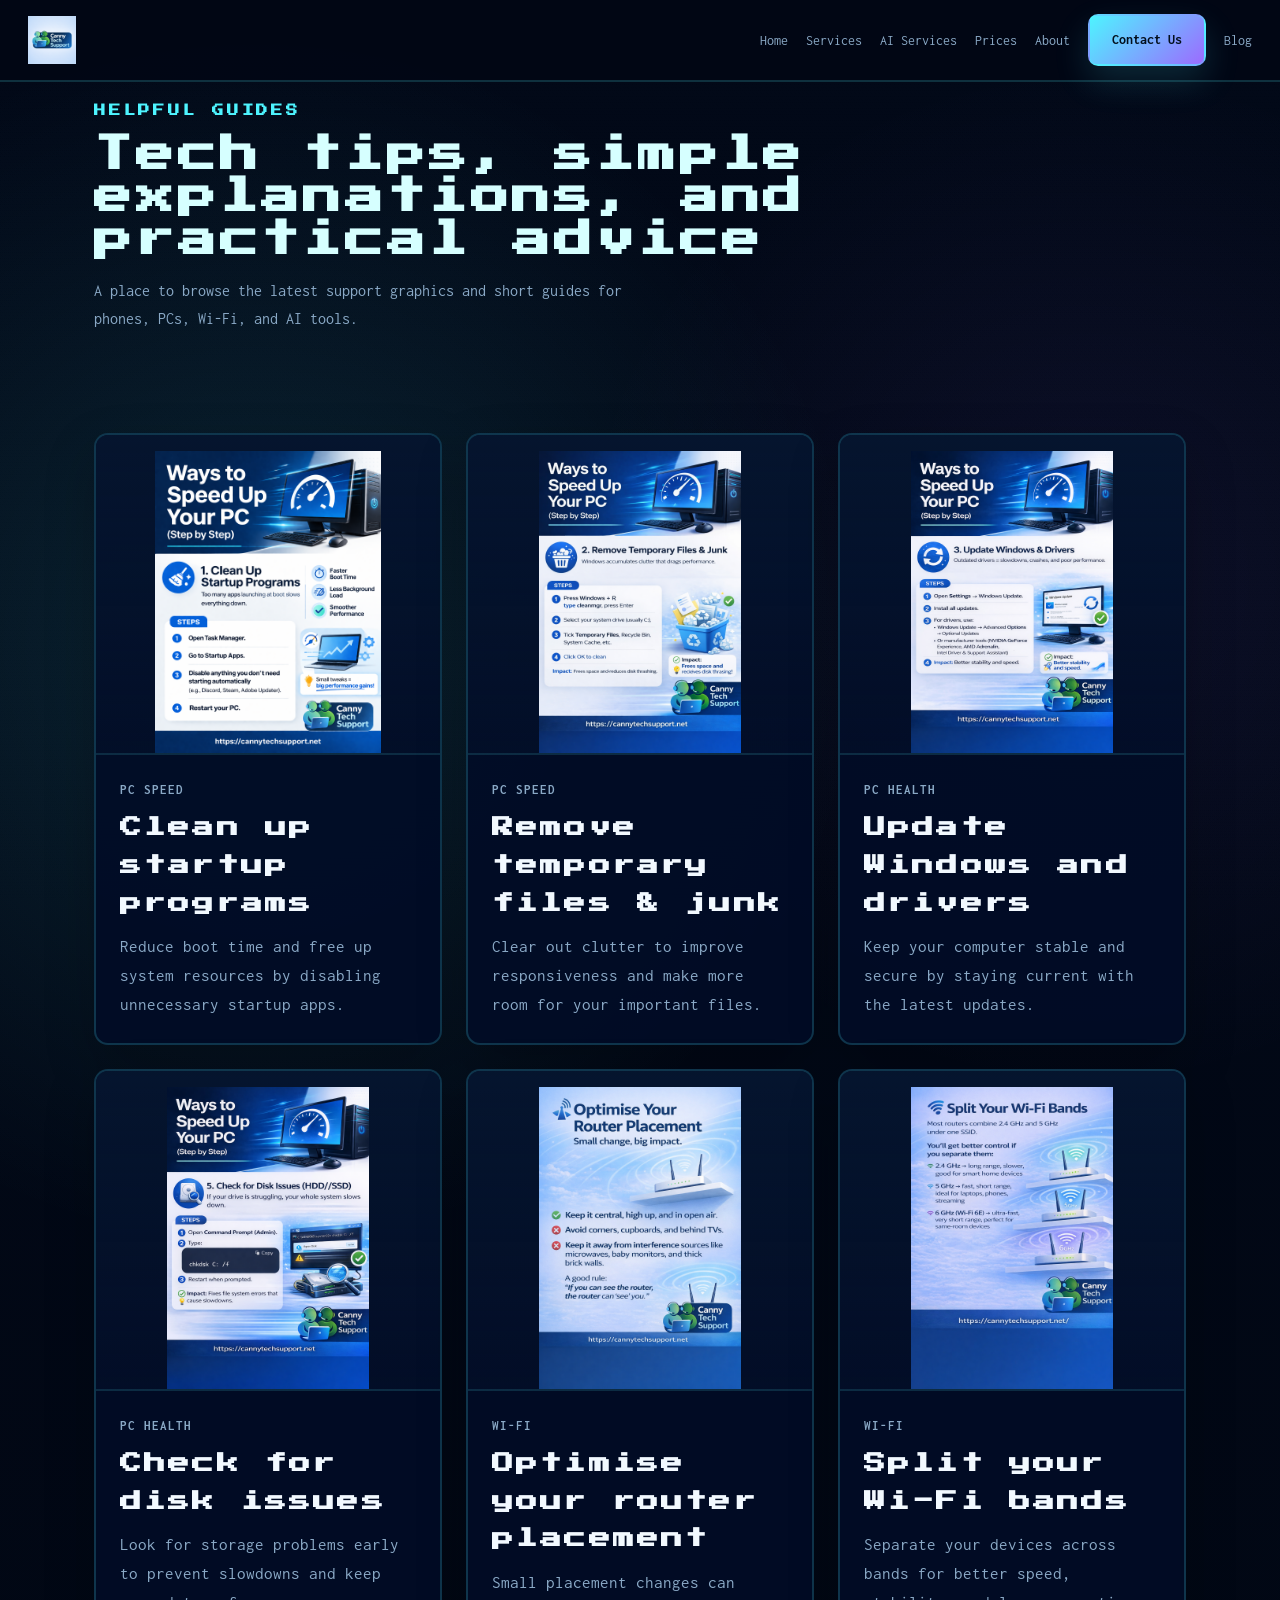
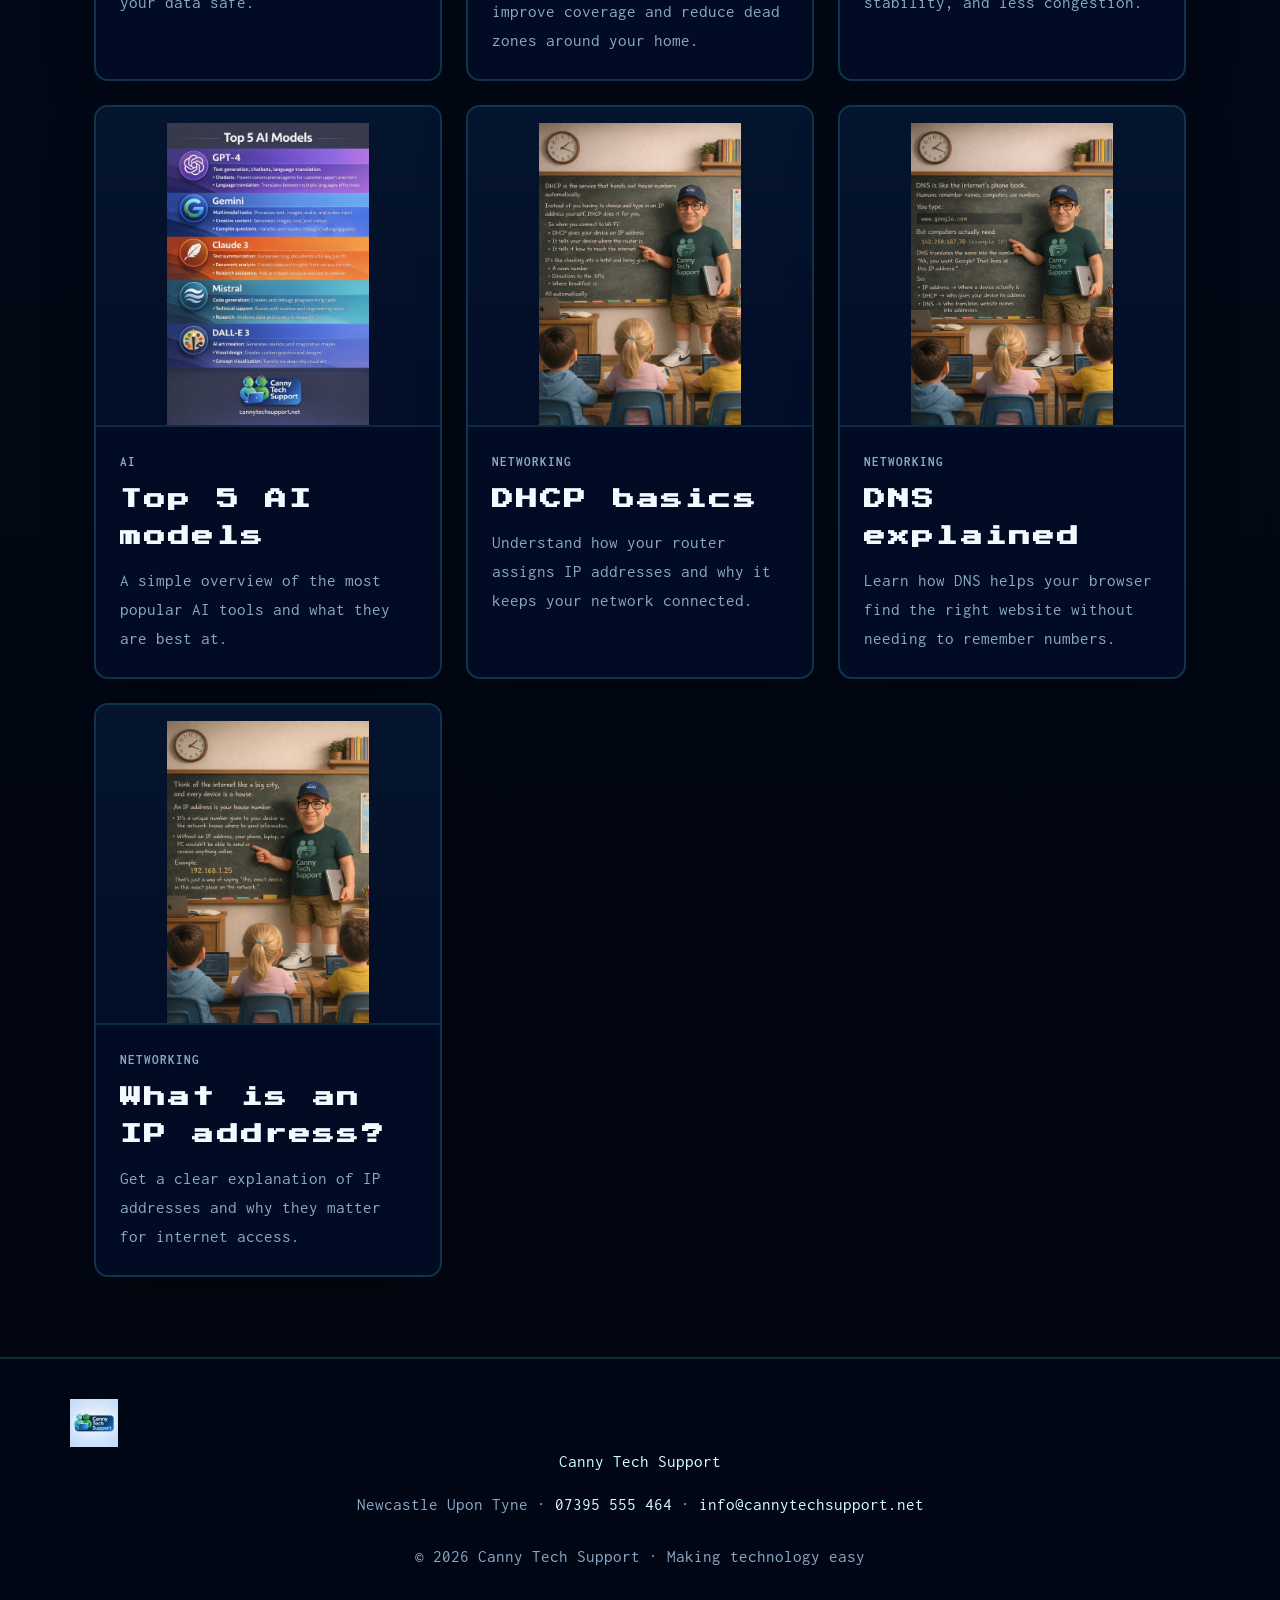
==== blog.html @ 5ea212a1 "Initial commit" ====
<!DOCTYPE html>
<html lang="en">
<head>
  <meta charset="UTF-8">
  <meta name="viewport" content="width=device-width, initial-scale=1.0">
  <title>Canny Tech Support Blog</title>
  <link rel="preconnect" href="https://fonts.googleapis.com">
  <link rel="preconnect" href="https://fonts.gstatic.com" crossorigin>
  <link href="https://fonts.googleapis.com/css2?family=Press+Start+2P&family=Inter:wght@400;500;600;700&family=Inconsolata:wght@400;500;600&family=Rajdhani:wght@500;700&family=Syne:wght@400;600;700;800&family=DM+Sans:ital,opsz,wght@0,9..40,300;0,9..40,400;0,9..40,500;1,9..40,300&display=swap" rel="stylesheet">
  <link rel="stylesheet" href="css/main.css">
  <script async src="https://www.googletagmanager.com/gtag/js?id=G-QMP705S3WR"></script>
  <script>
    window.dataLayer = window.dataLayer || [];
    function gtag(){dataLayer.push(arguments);}
    gtag('js', new Date());
    gtag('config', 'G-QMP705S3WR');
  </script>
</head>
<body class="blog-page">

<nav id="navbar">
  <a href="index.html#home" class="nav-logo">
    <img src="img/CTS_Logo.png" alt="Canny Tech Support logo" class="site-logo">
  </a>
  <ul class="nav-links">
    <li><a href="index.html#home">Home</a></li>
    <li><a href="index.html#services">Services</a></li>
    <li><a href="index.html#ai-services">AI Services</a></li>
    <li><a href="quote_calculator.html">Prices</a></li>
    <li><a href="index.html#about">About</a></li>
    <li><a href="index.html#contact" class="nav-cta">Contact Us</a></li>
    <li><a href="blog.html">Blog</a></li>
  </ul>
  <button class="hamburger" id="hamburger" aria-label="Open menu">
    <span></span><span></span><span></span>
  </button>
</nav>

<div class="mobile-drawer" id="mobile-drawer">
  <a href="index.html#home">Home</a>
  <a href="index.html#services">Services</a>
  <a href="index.html#ai-services">AI Services</a>
  <a href="quote_calculator.html">Prices</a>
  <a href="index.html#about">About</a>
  <a href="index.html#contact" class="nav-cta">Contact Us</a>
  <a href="blog.html">Blog</a>
</div>

<main class="blog-main">
  <section class="container blog-hero">
    <div class="section-label">Helpful Guides</div>
    <h1 class="section-title">Tech tips, simple explanations, and practical advice</h1>
    <p class="section-desc">A place to browse the latest support graphics and short guides for phones, PCs, Wi-Fi, and AI tools.</p>
  </section>

  <section class="container blog-grid">
    <article class="blog-card">
      <a href="img/blog_IMG/Clean up StartUp Programs.png" target="_blank" rel="noopener noreferrer" class="blog-image-link">
        <img src="img/blog_IMG/Clean up StartUp Programs.png" alt="Clean up startup programs on a PC">
      </a>
      <div class="blog-card-body">
        <p class="blog-kicker">PC Speed</p>
        <h2>Clean up startup programs</h2>
        <p>Reduce boot time and free up system resources by disabling unnecessary startup apps.</p>
      </div>
    </article>

    <article class="blog-card">
      <a href="img/blog_IMG/Remove Temporary Files & Junk.png" target="_blank" rel="noopener noreferrer" class="blog-image-link">
        <img src="img/blog_IMG/Remove Temporary Files & Junk.png" alt="Remove temporary files and junk to improve PC performance">
      </a>
      <div class="blog-card-body">
        <p class="blog-kicker">PC Speed</p>
        <h2>Remove temporary files & junk</h2>
        <p>Clear out clutter to improve responsiveness and make more room for your important files.</p>
      </div>
    </article>

    <article class="blog-card">
      <a href="img/blog_IMG/Update Windows and Drivers.png" target="_blank" rel="noopener noreferrer" class="blog-image-link">
        <img src="img/blog_IMG/Update Windows and Drivers.png" alt="Update Windows and drivers">
      </a>
      <div class="blog-card-body">
        <p class="blog-kicker">PC Health</p>
        <h2>Update Windows and drivers</h2>
        <p>Keep your computer stable and secure by staying current with the latest updates.</p>
      </div>
    </article>

    <article class="blog-card">
      <a href="img/blog_IMG/Check For Disk Issues.png" target="_blank" rel="noopener noreferrer" class="blog-image-link">
        <img src="img/blog_IMG/Check For Disk Issues.png" alt="Check for disk issues on your computer">
      </a>
      <div class="blog-card-body">
        <p class="blog-kicker">PC Health</p>
        <h2>Check for disk issues</h2>
        <p>Look for storage problems early to prevent slowdowns and keep your data safe.</p>
      </div>
    </article>

    <article class="blog-card">
      <a href="img/blog_IMG/Optimise Your Router.png" target="_blank" rel="noopener noreferrer" class="blog-image-link">
        <img src="img/blog_IMG/Optimise Your Router.png" alt="Optimise your router placement">
      </a>
      <div class="blog-card-body">
        <p class="blog-kicker">Wi-Fi</p>
        <h2>Optimise your router placement</h2>
        <p>Small placement changes can improve coverage and reduce dead zones around your home.</p>
      </div>
    </article>

    <article class="blog-card">
      <a href="img/blog_IMG/Split Your Wi-Fi Bands.png" target="_blank" rel="noopener noreferrer" class="blog-image-link">
        <img src="img/blog_IMG/Split Your Wi-Fi Bands.png" alt="Split your Wi-Fi bands for better performance">
      </a>
      <div class="blog-card-body">
        <p class="blog-kicker">Wi-Fi</p>
        <h2>Split your Wi-Fi bands</h2>
        <p>Separate your devices across bands for better speed, stability, and less congestion.</p>
      </div>
    </article>

    <article class="blog-card">
      <a href="img/blog_IMG/Top 5 AI Models.PNG" target="_blank" rel="noopener noreferrer" class="blog-image-link">
        <img src="img/blog_IMG/Top 5 AI Models.PNG" alt="Top 5 AI models infographic">
      </a>
      <div class="blog-card-body">
        <p class="blog-kicker">AI</p>
        <h2>Top 5 AI models</h2>
        <p>A simple overview of the most popular AI tools and what they are best at.</p>
      </div>
    </article>

    <article class="blog-card">
      <a href="img/blog_IMG/DHCP.png" target="_blank" rel="noopener noreferrer" class="blog-image-link">
        <img src="img/blog_IMG/DHCP.png" alt="Understand DHCP">
      </a>
      <div class="blog-card-body">
        <p class="blog-kicker">Networking</p>
        <h2>DHCP basics</h2>
        <p>Understand how your router assigns IP addresses and why it keeps your network connected.</p>
      </div>
    </article>

    <article class="blog-card">
      <a href="img/blog_IMG/DNS.png" target="_blank" rel="noopener noreferrer" class="blog-image-link">
        <img src="img/blog_IMG/DNS.png" alt="Understand DNS">
      </a>
      <div class="blog-card-body">
        <p class="blog-kicker">Networking</p>
        <h2>DNS explained</h2>
        <p>Learn how DNS helps your browser find the right website without needing to remember numbers.</p>
      </div>
    </article>

    <article class="blog-card">
      <a href="img/blog_IMG/IP Address.png" target="_blank" rel="noopener noreferrer" class="blog-image-link">
        <img src="img/blog_IMG/IP Address.png" alt="What is an IP address">
      </a>
      <div class="blog-card-body">
        <p class="blog-kicker">Networking</p>
        <h2>What is an IP address?</h2>
        <p>Get a clear explanation of IP addresses and why they matter for internet access.</p>
      </div>
    </article>
  </section>
</main>

<footer>
  <div class="footer-inner">
    <a href="index.html#home" class="footer-logo">
      <img src="img/CTS_Logo.png" alt="Canny Tech Support logo" class="site-logo footer-logo-image">
      <span class="footer-logo-text">Canny Tech Support</span>
    </a>
    <p>Newcastle Upon Tyne · <a href="tel:07395555464">07395 555 464</a> · <a href="mailto:info@cannytechsupport.net">info@cannytechsupport.net</a></p>
    <p style="margin-top:10px">© 2026 Canny Tech Support · Making technology easy</p>
  </div>
</footer>

<script src="js/main.js"></script>
</body>
</html>
---- css/main.css ----
﻿:root {
  --bg: #020918;
  --surface: #071429;
  --surface2: #0b2344;
  --panel: rgba(2, 12, 39, 0.92);
  --border: #4ef4ff;
  --accent: #4ef4ff;
  --accent2: #9c6bff;
  --accent3: #d6ffff;
  --text: #f2f9ff;
  --muted: #8aa9c6;
  --radius: 10px;
  --shadow: 0 18px 40px rgba(0, 0, 0, 0.28);
}

html {
  scroll-behavior: smooth;
}

*, *::before, *::after {
  box-sizing: border-box;
  margin: 0;
  padding: 0;
}

body {
  font-family: 'Inconsolata', monospace;
  background: radial-gradient(circle at 20% 20%, rgba(78, 244, 255, 0.12), transparent 22%),
              radial-gradient(circle at 85% 18%, rgba(156, 107, 255, 0.08), transparent 18%),
              linear-gradient(180deg, #020918 0%, #010611 100%);
  color: var(--text);
  font-size: 17px;
  line-height: 1.75;
  overflow-x: hidden;
  min-height: 100vh;
}

body::before {
  content: '';
  position: fixed;
  inset: 0;
  pointer-events: none;
  background: repeating-linear-gradient(180deg, rgba(255,255,255,0.04) 0 1px, transparent 1px 3px);
  opacity: 0.06;
  z-index: -1;
}

img {
  max-width: 100%;
  display: block;
}

button,
input,
select,
textarea {
  font: inherit;
}

h1, h2, h3, h4, h5, h6, .section-title, .section-label {
  font-family: 'Press Start 2P', monospace;
  letter-spacing: 0.1em;
}

body.large-text { font-size: 19px; }

body.contrast-mode {
  --bg: #020d23;
  --surface: #0b2f5a;
  --surface2: #123b74;
  --border: #6ff5ff;
  --accent: #6ff5ff;
  --accent2: #c08cff;
  --accent3: #f1ffff;
  --text: #f9ffff;
  --muted: #c6e4ff;
}

.nav-logo, .footer-logo {
  color: var(--accent3);
}

nav {
  position: fixed;
  top: 0;
  left: 0;
  right: 0;
  z-index: 110;
  display: flex;
  align-items: center;
  justify-content: space-between;
  flex-wrap: wrap;
  gap: 16px;
  padding: 14px 28px;
  background: rgba(2, 7, 21, 0.92);
  border-bottom: 2px solid rgba(78,244,255,0.18);
}

.nav-logo {
  display: flex;
  align-items: center;
  gap: 14px;
  flex: 0 1 auto;
  min-width: 0;
}

.site-logo {
  height: 48px;
  width: auto;
  display: block;
}

.nav-links {
  display: flex;
  flex: 1 1 auto;
  flex-wrap: wrap;
  gap: 18px;
  list-style: none;
  justify-content: flex-end;
  align-items: center;
  margin-left: 12px;
  min-width: 0;
}

.nav-links li { white-space: nowrap; }

.nav-links a,
.footer-logo,
.nav-logo {
  color: var(--text);
  text-decoration: none;
}

.nav-links a {
  font-size: 0.85rem;
  color: var(--muted);
  transition: color 0.2s ease;
}

.nav-links a:hover { color: var(--accent3); }

.nav-cta {
  display: inline-flex;
  align-items: center;
  justify-content: center;
  padding: 12px 22px;
  border-radius: 10px;
  border: 2px solid rgba(78,244,255,0.3);
  background: linear-gradient(135deg, var(--accent), var(--accent2));
  color: #03101e !important;
  font-weight: 700 !important;
  box-shadow: 0 15px 35px rgba(78,244,255,0.15);
}

.nav-cta:hover { opacity: 0.95; }

.hamburger {
  display: none;
  flex-direction: column;
  gap: 5px;
  border: none;
  background: transparent;
  cursor: pointer;
}

.hamburger span {
  width: 22px;
  height: 2px;
  background: var(--text);
  border-radius: 2px;
  transition: transform 0.3s ease, opacity 0.3s ease;
}

.mobile-drawer {
  display: none;
  position: fixed;
  top: 64px;
  left: 0;
  right: 0;
  background: var(--surface);
  border-top: 1px solid rgba(78,244,255,0.18);
  z-index: 150;
  flex-direction: column;
  padding: 0;
  max-height: 0;
  overflow: hidden;
  transition: max-height 0.35s ease, opacity 0.35s ease;
}

.mobile-drawer.open {
  display: flex;
  max-height: 420px;
  opacity: 1;
}

.mobile-drawer a {
  display: block;
  padding: 14px 22px;
  color: var(--text);
  text-decoration: none;
  font-size: 0.95rem;
  border-bottom: 1px solid rgba(78,244,255,0.1);
  transition: background 0.2s ease, color 0.2s ease;
}

.mobile-drawer a:last-child { border-bottom: none; }

.mobile-drawer a:hover {
  background: rgba(78,244,255,0.08);
  color: var(--accent);
}

.hero {
  min-height: 100vh;
  display: grid;
  align-items: center;
  padding: 120px 24px 80px;
  position: relative;
  overflow: hidden;
  gap: 40px;
}

.hero-bg {
  position: absolute;
  inset: 0;
  background: radial-gradient(circle at 20% 20%, rgba(78,244,255,0.2), transparent 20%),
              radial-gradient(circle at 80% 25%, rgba(156,107,255,0.12), transparent 18%),
              linear-gradient(180deg, rgba(255,255,255,0.03), transparent 40%);
}

.hero-grid {
  position: absolute;
  inset: 0;
  background-image: linear-gradient(var(--border) 1px, transparent 1px),
                    linear-gradient(90deg, var(--border) 1px, transparent 1px);
  background-size: 50px 50px;
  opacity: 0.18;
}

.hero-content {
  position: relative;
  z-index: 1;
  display: grid;
  grid-template-columns: minmax(0, 1fr) minmax(280px, 420px);
  gap: 46px;
  align-items: center;
}

.hero-copy {
  max-width: 680px;
}

.hero-visual {
  padding: 24px;
  background: rgba(255,255,255,0.03);
  border: 3px solid rgba(78,244,255,0.35);
  border-radius: 16px;
  box-shadow: 0 0 0 1px rgba(255,255,255,0.08), 0 24px 60px rgba(0,0,0,0.28);
  display: flex;
  align-items: center;
  justify-content: center;
}

.hero-visual img {
  width: 100%;
  max-width: 420px;
  image-rendering: pixelated;
}

.hero-badge {
  display: inline-flex;
  align-items: center;
  gap: 10px;
  background: rgba(78,244,255,0.08);
  border: 2px solid rgba(78,244,255,0.22);
  border-radius: 10px;
  padding: 10px 18px;
  font-size: 0.82rem;
  font-weight: 700;
  color: var(--accent);
  margin-bottom: 24px;
  letter-spacing: 0.2em;
  text-transform: uppercase;
}

.hero-badge::before {
  content: '';
  width: 8px;
  height: 8px;
  background: var(--accent);
  border-radius: 2px;
}

h1 {
  font-size: clamp(2.2rem, 5vw, 3.6rem);
  line-height: 1.1;
  margin-bottom: 24px;
  color: var(--text);
}

h1 span { color: var(--accent2); }

.hero-sub {
  color: var(--muted);
  font-size: 1rem;
  max-width: 560px;
  margin-bottom: 34px;
  line-height: 1.9;
}

.hero-actions {
  display: flex;
  gap: 14px;
  flex-wrap: wrap;
}

.hero-card {
  margin-top: 18px;
  padding: 24px;
  background: rgba(255,255,255,0.03);
  border: 2px solid rgba(78,244,255,0.18);
  border-radius: 14px;
}

.hero-card-label {
  display: block;
  font-size: 0.85rem;
  font-weight: 700;
  color: var(--accent);
  margin-bottom: 16px;
}

.hero-options {
  display: flex;
  flex-wrap: wrap;
  gap: 10px;
}

.help-pill {
  border: 2px solid rgba(78,244,255,0.18);
  border-radius: 999px;
  background: rgba(255,255,255,0.04);
  color: var(--text);
  padding: 14px 18px;
  cursor: pointer;
  font-size: 0.9rem;
}

.help-pill:hover,
.help-pill:focus-visible {
  background: rgba(78,244,255,0.16);
  border-color: var(--accent);
}

.btn-primary {
  display: inline-flex;
  align-items: center;
  justify-content: center;
  gap: 8px;
  background: linear-gradient(135deg, var(--accent), var(--accent2));
  color: #04101f;
  font-weight: 700;
  font-size: 0.95rem;
  padding: 16px 28px;
  border-radius: 12px;
  border: 3px solid rgba(255,255,255,0.12);
  text-decoration: none;
  transition: transform 0.2s ease, filter 0.2s ease;
}

.btn-primary:hover {
  transform: translateY(-2px);
  filter: brightness(1.05);
}

.btn-secondary {
  display: inline-flex;
  align-items: center;
  justify-content: center;
  gap: 8px;
  background: rgba(255,255,255,0.04);
  color: var(--text);
  font-weight: 700;
  font-size: 0.95rem;
  padding: 16px 28px;
  border-radius: 12px;
  border: 3px solid rgba(78,244,255,0.16);
  text-decoration: none;
  transition: border-color 0.2s ease, background 0.2s ease;
}

.btn-secondary:hover {
  background: rgba(78,244,255,0.12);
  border-color: var(--accent);
  color: var(--accent3);
}

section { padding: 100px 24px; }

.container { max-width: 1140px; margin: 0 auto; }

.section-label {
  font-size: 0.72rem;
  font-weight: 700;
  letter-spacing: 0.24em;
  text-transform: uppercase;
  color: var(--accent);
  margin-bottom: 14px;
}

.section-title {
  font-size: clamp(1.8rem, 3vw, 2.4rem);
  margin-bottom: 16px;
  color: var(--accent3);
}

.section-desc {
  color: var(--muted);
  max-width: 560px;
  font-size: 0.98rem;
  line-height: 1.8;
}

.services-grid,
.ai-details,
.stats-row,
.about-grid,
.contact-grid {
  display: grid;
  gap: 24px;
}

.services-grid {
  grid-template-columns: repeat(auto-fit, minmax(260px, 1fr));
}

.service-card,
.ai-feature,
.contact-item,
.featured-card,
.snake-score,
.snake-board-wrap,
.snake-panel,
.blog-card {
  background: var(--panel);
  border: 2px solid rgba(78,244,255,0.18);
  border-radius: 14px;
  box-shadow: var(--shadow);
}

.service-card {
  padding: 24px;
  display: flex;
  flex-direction: column;
  gap: 18px;
}

.service-icon,
.ai-feature-icon,
.contact-icon {
  width: 54px;
  height: 54px;
  display: grid;
  place-items: center;
  border-radius: 12px;
  font-size: 1.9rem;
  background: rgba(255,255,255,0.06);
  border: 1px solid rgba(255,255,255,0.12);
}

.service-card h3,
.featured-card h3,
.featured-card h4,
.contact-item h4,
.about-text h3 {
  font-size: 1rem;
  color: var(--text);
  margin-bottom: 10px;
}

.service-card p,
.featured-card p,
.contact-item p,
.contact-item a,
.about-text p,
.ai-feature p,
.blog-card p {
  color: var(--muted);
  line-height: 1.8;
}

.service-card img {
  width: 100%;
  display: block;
  margin-top: 10px;
  border-radius: 10px;
  image-rendering: crisp-edges;
}

.featured-grid {
  display: grid;
  gap: 24px;
}

.featured-ai,
.featured-small {
  padding: 24px;
}

.featured-ai {
  border-color: var(--accent);
}

.card-tag {
  display: inline-flex;
  padding: 10px 16px;
  border: 2px solid rgba(78,244,255,0.25);
  border-radius: 10px;
  color: var(--accent);
  font-size: 0.78rem;
  letter-spacing: 0.15em;
  margin-bottom: 18px;
  text-transform: uppercase;
}

.featured-list {
  padding-left: 20px;
  margin-top: 16px;
  color: var(--muted);
}

.ai-grid {
  display: grid;
  gap: 24px;
}

.ai-details {
  grid-template-columns: repeat(auto-fit, minmax(220px, 1fr));
}

.ai-feature {
  padding: 22px;
}

.ai-feature-icon { margin-bottom: 16px; }

.about-grid { grid-template-columns: 1fr; }

.about-text {
  padding: 24px;
  border: 2px solid rgba(78,244,255,0.16);
  border-radius: 14px;
  background: rgba(255,255,255,0.03);
}

.about-text p { margin-bottom: 18px; }

.stats-row {
  grid-template-columns: repeat(3, minmax(0, 1fr));
  margin-top: 26px;
}

.stat {
  padding: 16px;
  background: rgba(255,255,255,0.03);
  border: 1px solid rgba(255,255,255,0.08);
  border-radius: 12px;
  text-align: center;
}

.stat-number {
  font-size: 1.6rem;
  margin-bottom: 8px;
}

.stat-label {
  color: var(--muted);
  letter-spacing: 0.12em;
  text-transform: uppercase;
  font-size: 0.8rem;
}

.contact-grid {
  grid-template-columns: minmax(280px, 1fr) minmax(320px, 1fr);
}

.contact-info { display: grid; gap: 18px; }

.contact-item {
  display: grid;
  grid-template-columns: auto 1fr;
  gap: 16px;
  align-items: flex-start;
  padding: 22px;
}

.contact-item h4 {
  margin-bottom: 6px;
  font-size: 0.95rem;
}

.contact-item a {
  color: var(--accent3);
  text-decoration: none;
}

.contact-item a:hover { color: var(--accent); }

.contact-form {
  padding: 24px;
  border: 2px solid rgba(78,244,255,0.18);
  border-radius: 16px;
  background: rgba(255,255,255,0.03);
}

.contact-form h3 { margin-bottom: 18px; }

.form-row {
  display: grid;
  gap: 16px;
  grid-template-columns: repeat(2, minmax(0, 1fr));
}

.form-group { display: grid; gap: 8px; }

label {
  font-size: 0.82rem;
  text-transform: uppercase;
  letter-spacing: 0.14em;
  color: var(--accent);
}

input,
select,
textarea {
  width: 100%;
  border: 2px solid rgba(255,255,255,0.12);
  border-radius: 12px;
  background: rgba(255,255,255,0.04);
  color: var(--text);
  padding: 14px 16px;
  font-size: 0.95rem;
  outline: none;
}

input:focus,
select:focus,
textarea:focus {
  border-color: var(--accent);
  box-shadow: 0 0 0 4px rgba(78,244,255,0.1);
}

textarea { min-height: 140px; resize: vertical; }

.form-submit {
  margin-top: 18px;
  display: inline-flex;
  align-items: center;
  justify-content: center;
  width: 100%;
  padding: 16px 22px;
  border: 3px solid rgba(78,244,255,0.25);
  background: linear-gradient(135deg, #4ef4ff, #9c6bff);
  color: #04101f;
  font-weight: 700;
  font-size: 0.95rem;
  border-radius: 12px;
  cursor: pointer;
  transition: transform 0.2s ease, filter 0.2s ease;
}

.form-submit:hover { transform: translateY(-1px); filter: brightness(1.05); }

.success-msg {
  margin-top: 18px;
  padding: 16px;
  border: 2px solid rgba(78,244,255,0.2);
  background: rgba(78,244,255,0.08);
  color: var(--accent3);
  border-radius: 12px;
  display: none;
}

.success-msg.animate { animation: pop 0.35s ease both; }

@keyframes pop {
  from { transform: scale(0.98); opacity: 0; }
  to { transform: scale(1); opacity: 1; }
}

footer {
  padding: 40px 24px;
  background: rgba(2, 7, 21, 0.96);
  border-top: 2px solid rgba(78,244,255,0.16);
}

.footer-inner {
  max-width: 1140px;
  margin: 0 auto;
  display: grid;
  gap: 12px;
  text-align: center;
}

.footer-inner p {
  color: var(--muted);
  line-height: 1.8;
}

.footer-inner a {
  color: var(--accent3);
  text-decoration: none;
}

.footer-inner a:hover { color: var(--accent); }

@media (max-width: 960px) {
  nav { padding: 14px 20px; }
  .nav-links { gap: 18px; }
  .hero { padding-top: 100px; }
  .hero-content { grid-template-columns: 1fr; }
  .hero-visual { max-width: 100%; }
  .contact-grid,
  .about-grid,
  .stats-row,
  .ai-details { grid-template-columns: 1fr; }
  .form-row { grid-template-columns: 1fr; }
}

@media (max-width: 960px) {
  .nav-links { display: none; }
  .hamburger { display: flex; }
  nav { justify-content: space-between; }
  .hero { padding-top: 100px; }
  .hero-content { grid-template-columns: 1fr; }
  .hero-visual { max-width: 100%; }
  .contact-grid,
  .about-grid,
  .stats-row,
  .ai-details { grid-template-columns: 1fr; }
  .form-row { grid-template-columns: 1fr; }
}

@media (max-width: 720px) {
  .nav-links { display: none; }
  .hamburger { display: flex; }
  nav {
    justify-content: space-between;
    padding: 14px 18px;
  }
  .hero { padding: 100px 18px 60px; }
  .hero-badge { width: fit-content; }
  .hero-sub { margin-left: auto; margin-right: auto; }
  .hero-actions { justify-content: center; }
  section { padding: 80px 18px; }
  .footer-inner { text-align: left; }
}

.blog-grid {
  display: grid;
  grid-template-columns: repeat(auto-fit, minmax(280px, 1fr));
  gap: 24px;
  padding-top: 0;
  padding-bottom: 80px;
}

.blog-card {
  background: var(--panel);
  border: 2px solid rgba(78,244,255,0.18);
  border-radius: 14px;
  overflow: hidden;
  box-shadow: 0 20px 50px rgba(0, 0, 0, 0.22);
  transition: transform 0.25s ease, border-color 0.25s ease;
  display: flex;
  flex-direction: column;
}

.blog-card:hover {
  transform: translateY(-4px);
  border-color: rgba(78,244,255,0.5);
}

.blog-image-link { display: block; text-decoration: none; }

.blog-card img {
  width: 100%;
  height: auto;
  max-height: 320px;
  object-fit: contain;
  object-position: center;
  display: block;
  padding: 16px 16px 0;
  background: linear-gradient(180deg, rgba(6, 22, 48, 0.85), rgba(6, 22, 48, 0.2));
  border-bottom: 2px solid rgba(78,244,255,0.1);
}

.blog-card-body { padding: 24px; }

.blog-kicker {
  color: var(--accent);
  font-size: 0.8rem;
  text-transform: uppercase;
  letter-spacing: 0.08em;
  margin-bottom: 8px;
  font-weight: 700;
}

.blog-card h2 {
  font-size: 1.35rem;
  margin-bottom: 10px;
}

.blog-card p { color: var(--muted); line-height: 1.7; }

.snake-score {
  min-width: 120px;
  padding: 14px 18px;
  background: var(--panel);
  border: 2px solid rgba(78,244,255,0.22);
  border-radius: 14px;
  text-align: center;
}

.snake-score span {
  display: block;
  color: var(--muted);
  font-size: 0.75rem;
  font-weight: 700;
  letter-spacing: 0.08em;
  text-transform: uppercase;
}

.snake-score strong {
  display: block;
  color: var(--accent3);
  font-size: 2rem;
  line-height: 1.1;
}

.snake-layout {
  display: grid;
  grid-template-columns: minmax(280px, 1fr) minmax(200px, 320px);
  gap: 24px;
  align-items: start;
}

.snake-board-wrap,
.snake-panel {
  background: var(--panel);
  border: 2px solid rgba(78,244,255,0.22);
  border-radius: 14px;
  box-shadow: 0 20px 50px rgba(0, 0, 0, 0.22);
}

.snake-board-wrap { padding: clamp(12px, 2vw, 18px); }

.snake-board {
  --snake-grid-size: 20;
  display: grid;
  grid-template-columns: repeat(var(--snake-grid-size), 1fr);
  width: 100%;
  max-width: 620px;
  aspect-ratio: 1;
  margin: 0 auto;
  background: #010816;
  border: 2px solid rgba(78,244,255,0.18);
  outline: none;
}

.snake-cell {
  border: 1px solid rgba(78,244,255,0.08);
  background: rgba(255,255,255,0.02);
}

.snake-cell-body { background: var(--accent); }

.snake-cell-head { background: var(--accent3); }

.snake-cell-food { background: #f87171; }

.snake-panel { display: grid; gap: 18px; padding: 20px; }

.snake-status { color: var(--muted); font-weight: 700; }

.snake-actions { display: grid; gap: 10px; }

.snake-restart,
.snake-pause { width: 100%; justify-content: center; }

.snake-controls {
  display: grid;
  grid-template-columns: repeat(2, 1fr);
  gap: 10px;
}

.snake-controls button {
  width: 100%;
  min-height: 48px;
  border: 2px solid rgba(255,255,255,0.14);
  border-radius: 12px;
  background: #020918;
  color: var(--text);
  cursor: pointer;
  font-weight: 700;
  transition: border-color 0.2s ease, transform 0.2s ease;
}

.snake-controls button:hover,
.snake-controls button:focus-visible {
  border-color: var(--accent);
  outline: none;
  transform: translateY(-1px);
}

.snake-footnote {
  margin-top: 32px;
  padding: 22px;
  border-radius: var(--radius);
  background: rgba(255,255,255,0.04);
  border: 1px solid rgba(255,255,255,0.08);
  color: var(--muted);
  line-height: 1.8;
}
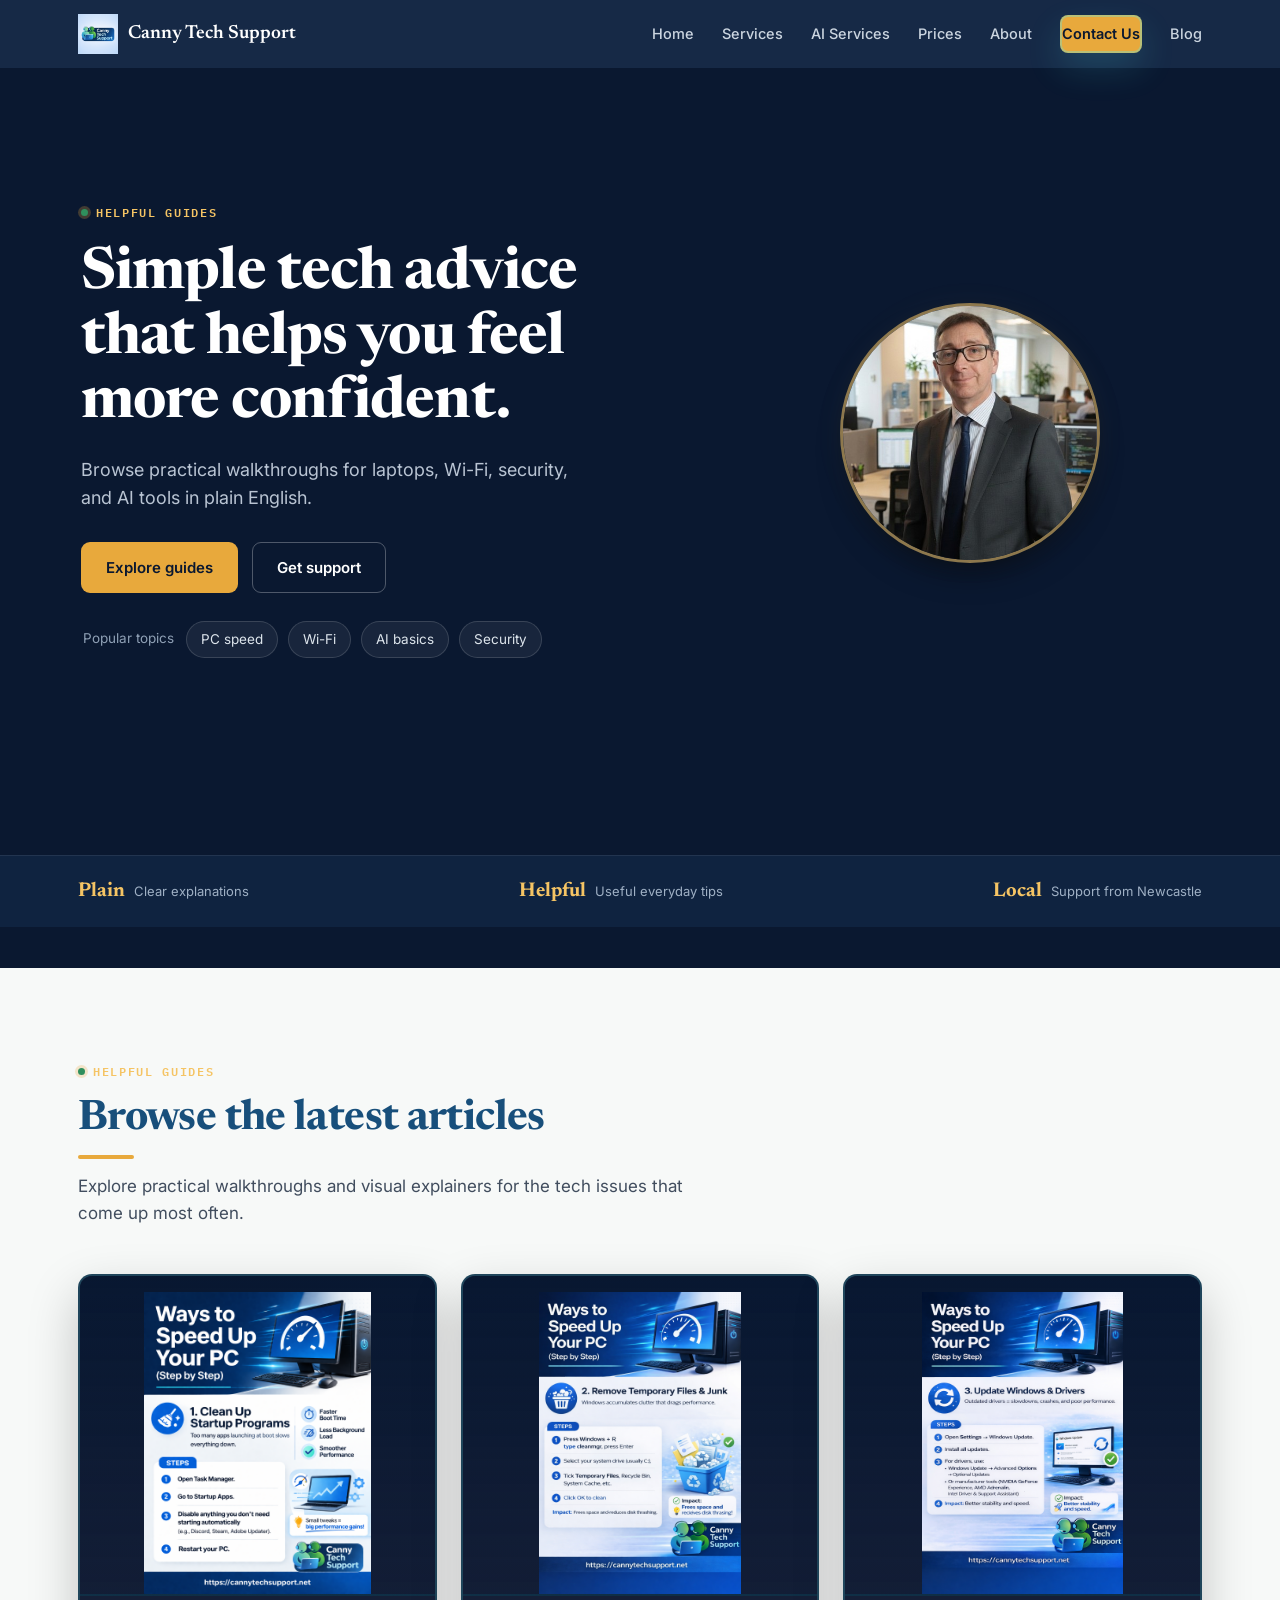
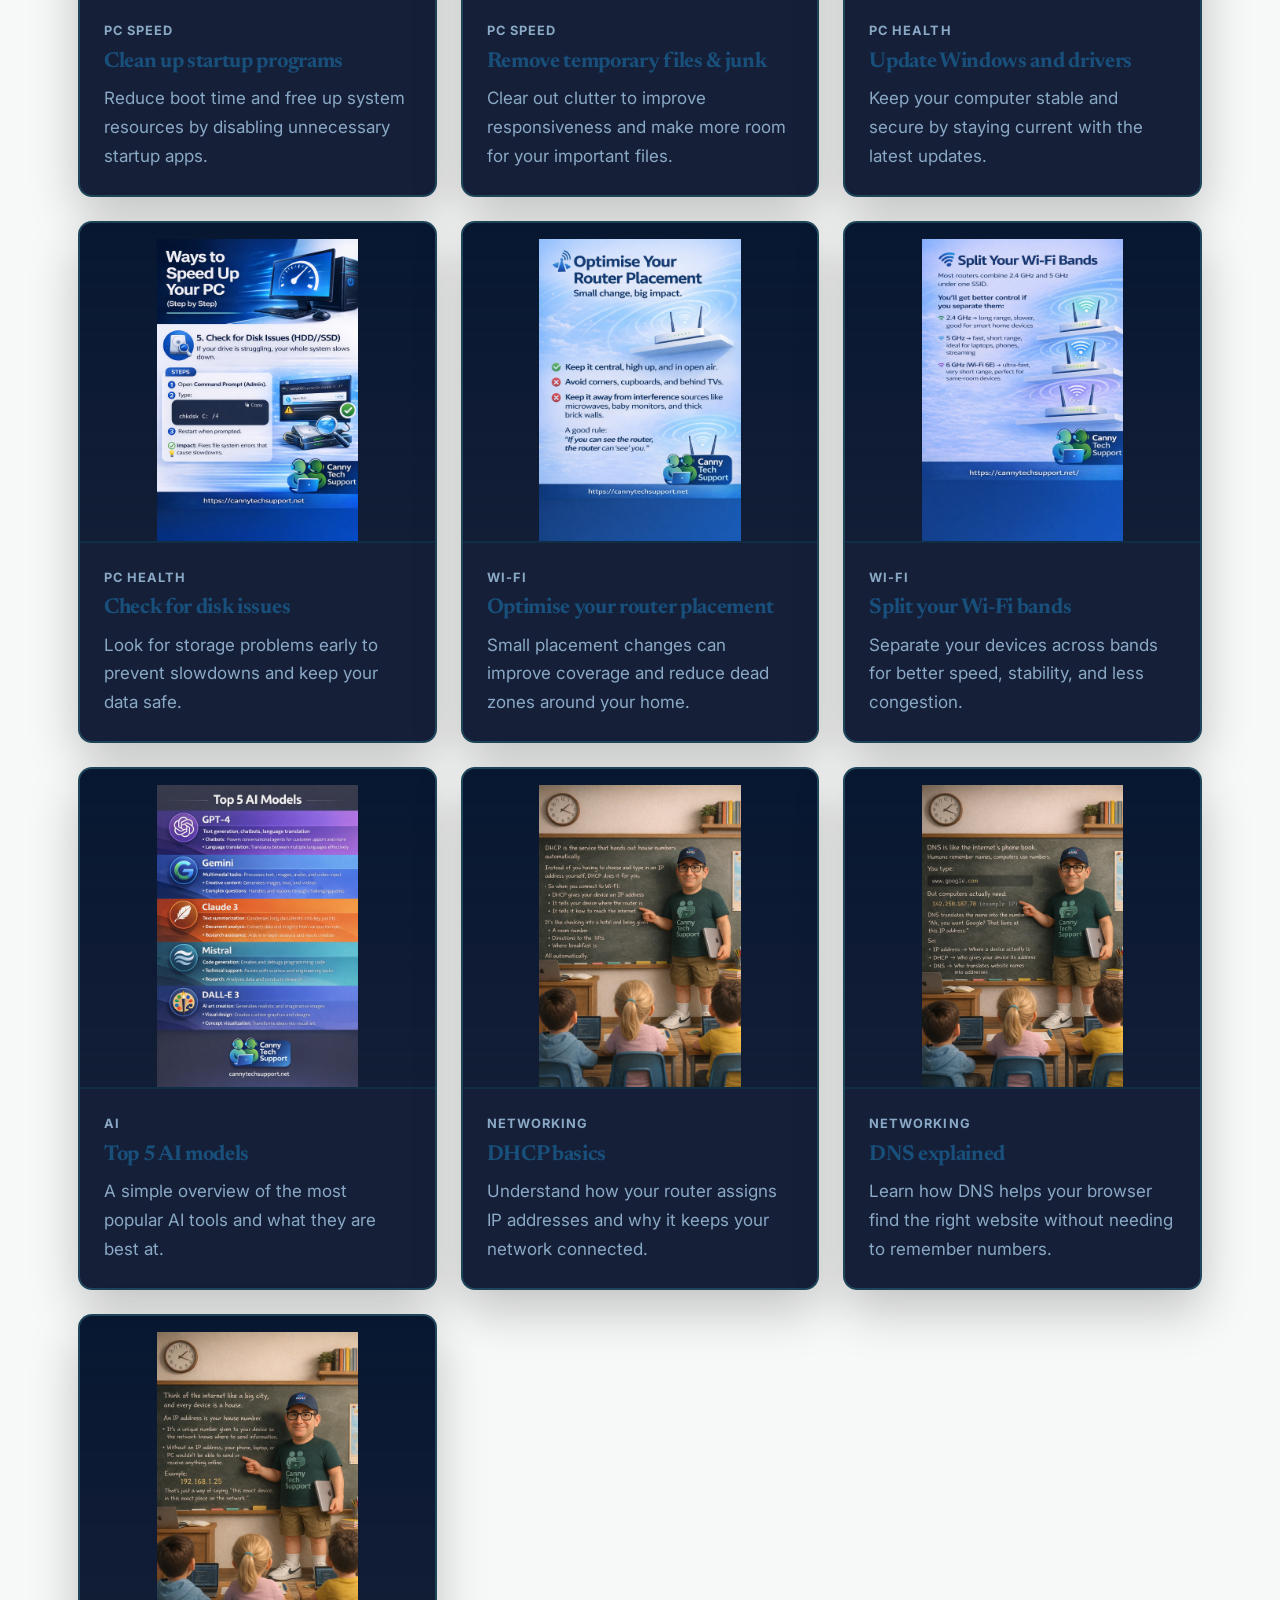
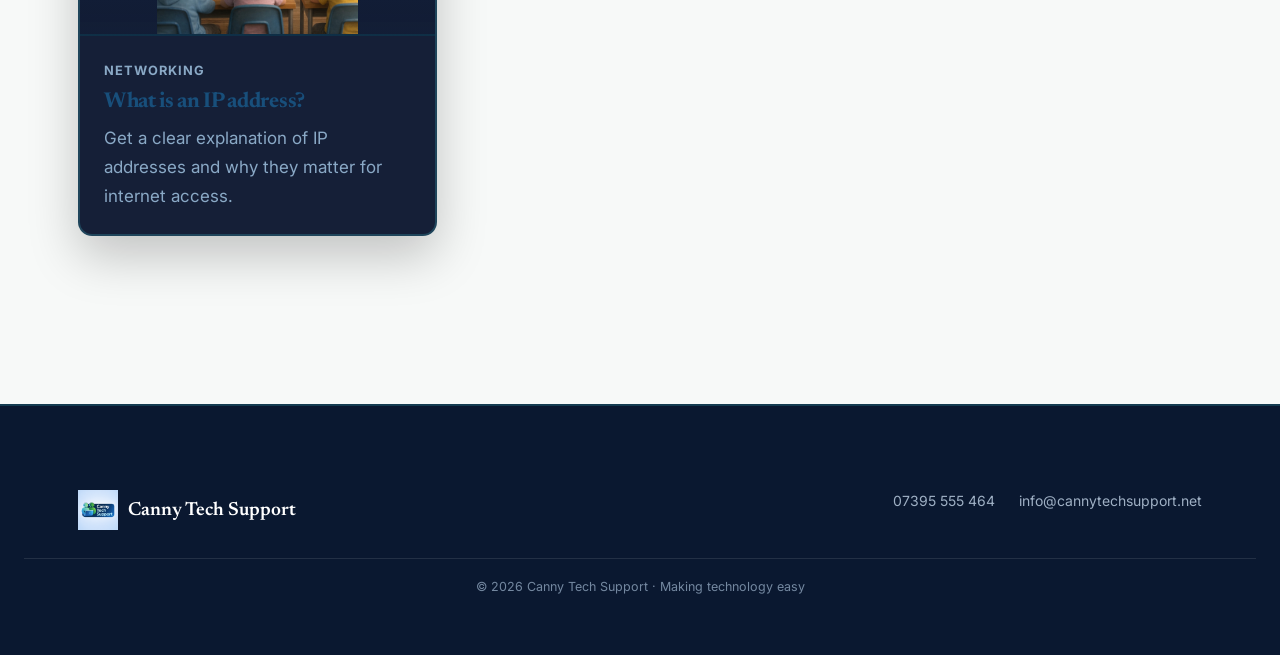
==== commit a4e69004: "Update blog and quote calculator images, brighten blog headings, and apply page revisions" ====
--- a/blog.html
+++ b/blog.html
@@ -3,10 +3,11 @@
 <head>
   <meta charset="UTF-8">
   <meta name="viewport" content="width=device-width, initial-scale=1.0">
-  <title>Canny Tech Support Blog</title>
+  <title>Blog | Canny Tech Support</title>
+  <meta name="description" content="Helpful, plain-English guides for tech support, Wi-Fi, PCs, and AI.">
   <link rel="preconnect" href="https://fonts.googleapis.com">
   <link rel="preconnect" href="https://fonts.gstatic.com" crossorigin>
-  <link href="https://fonts.googleapis.com/css2?family=Press+Start+2P&family=Inter:wght@400;500;600;700&family=Inconsolata:wght@400;500;600&family=Rajdhani:wght@500;700&family=Syne:wght@400;600;700;800&family=DM+Sans:ital,opsz,wght@0,9..40,300;0,9..40,400;0,9..40,500;1,9..40,300&display=swap" rel="stylesheet">
+  <link href="https://fonts.googleapis.com/css2?family=Newsreader:ital,opsz,wght@0,72,400;0,72,500;0,72,600;0,72,700;1,72,500;1,72,600;1,72,700&family=Inter:wght@400;500;600;700&family=IBM+Plex+Mono:wght@500&display=swap" rel="stylesheet">
   <link rel="stylesheet" href="css/main.css">
   <script async src="https://www.googletagmanager.com/gtag/js?id=G-QMP705S3WR"></script>
   <script>
@@ -17,166 +18,208 @@
   </script>
 </head>
 <body class="blog-page">
-
-<nav id="navbar">
-  <a href="index.html#home" class="nav-logo">
-    <img src="img/CTS_Logo.png" alt="Canny Tech Support logo" class="site-logo">
-  </a>
-  <ul class="nav-links">
-    <li><a href="index.html#home">Home</a></li>
-    <li><a href="index.html#services">Services</a></li>
-    <li><a href="index.html#ai-services">AI Services</a></li>
-    <li><a href="quote_calculator.html">Prices</a></li>
-    <li><a href="index.html#about">About</a></li>
-    <li><a href="index.html#contact" class="nav-cta">Contact Us</a></li>
-    <li><a href="blog.html">Blog</a></li>
-  </ul>
-  <button class="hamburger" id="hamburger" aria-label="Open menu">
-    <span></span><span></span><span></span>
-  </button>
-</nav>
-
-<div class="mobile-drawer" id="mobile-drawer">
-  <a href="index.html#home">Home</a>
-  <a href="index.html#services">Services</a>
-  <a href="index.html#ai-services">AI Services</a>
-  <a href="quote_calculator.html">Prices</a>
-  <a href="index.html#about">About</a>
-  <a href="index.html#contact" class="nav-cta">Contact Us</a>
-  <a href="blog.html">Blog</a>
-</div>
-
-<main class="blog-main">
-  <section class="container blog-hero">
-    <div class="section-label">Helpful Guides</div>
-    <h1 class="section-title">Tech tips, simple explanations, and practical advice</h1>
-    <p class="section-desc">A place to browse the latest support graphics and short guides for phones, PCs, Wi-Fi, and AI tools.</p>
+  <header>
+    <div class="nav-inner">
+      <a href="index.html#home" class="logo" aria-label="Canny Tech Support home">
+        <img src="img/CTS_Logo.png" alt="Canny Tech Support logo">
+        <span>Canny Tech Support</span>
+      </a>
+      <nav class="links" aria-label="Main navigation">
+        <a href="index.html#home">Home</a>
+        <a href="index.html#services">Services</a>
+        <a href="index.html#ai-services">AI Services</a>
+        <a href="quote_calculator.html">Prices</a>
+        <a href="index.html#about">About</a>
+        <a href="index.html#contact" class="nav-cta">Contact Us</a>
+        <a href="blog.html">Blog</a>
+      </nav>
+      <button class="hamburger" id="hamburger" aria-label="Open menu" aria-expanded="false" aria-controls="mobile-drawer">
+        <span></span>
+        <span></span>
+        <span></span>
+      </button>
+    </div>
+  </header>
+
+  <div class="mobile-drawer" id="mobile-drawer" aria-label="Mobile navigation">
+    <a href="index.html#home">Home</a>
+    <a href="index.html#services">Services</a>
+    <a href="index.html#ai-services">AI Services</a>
+    <a href="quote_calculator.html">Prices</a>
+    <a href="index.html#about">About</a>
+    <a href="index.html#contact" class="nav-cta">Contact Us</a>
+    <a href="blog.html">Blog</a>
+  </div>
+
+  <section class="hero" id="home">
+    <div class="hero-grid">
+      <div class="hero-copy reveal">
+        <div class="eyebrow">Helpful guides</div>
+        <h1>Simple tech advice that helps you feel more confident.</h1>
+        <p class="lede">Browse practical walkthroughs for laptops, Wi-Fi, security, and AI tools in plain English.</p>
+        <div class="hero-ctas">
+          <a href="#blog" class="btn btn-primary">Explore guides</a>
+          <a href="index.html#contact" class="btn btn-ghost">Get support</a>
+        </div>
+        <div class="help-chips">
+          <span class="lbl">Popular topics</span>
+          <span>PC speed</span>
+          <span>Wi-Fi</span>
+          <span>AI basics</span>
+          <span>Security</span>
+        </div>
+      </div>
+      <div class="hero-portrait reveal">
+        <div class="portrait-glow">
+          <img src="img/Me_2 (Small).jpg" alt="Friendly support illustration">
+        </div>
+      </div>
+    </div>
+    <div class="trust-strip">
+      <div class="trust-inner">
+        <div class="trust-item"><b>Plain</b><span>Clear explanations</span></div>
+        <div class="trust-item"><b>Helpful</b><span>Useful everyday tips</span></div>
+        <div class="trust-item"><b>Local</b><span>Support from Newcastle</span></div>
+      </div>
+    </div>
   </section>
 
-  <section class="container blog-grid">
-    <article class="blog-card">
-      <a href="img/blog_IMG/Clean up StartUp Programs.png" target="_blank" rel="noopener noreferrer" class="blog-image-link">
-        <img src="img/blog_IMG/Clean up StartUp Programs.png" alt="Clean up startup programs on a PC">
+  <section id="blog">
+    <div class="wrap">
+      <div class="section-head reveal">
+        <div class="eyebrow">Helpful guides</div>
+        <h2>Browse the latest articles</h2>
+        <p>Explore practical walkthroughs and visual explainers for the tech issues that come up most often.</p>
+      </div>
+      <div class="blog-grid">
+        <article class="blog-card reveal">
+          <a href="img/blog_IMG/Clean up StartUp Programs.png" target="_blank" rel="noopener noreferrer" class="blog-image-link">
+            <img src="img/blog_IMG/Clean up StartUp Programs.png" alt="Clean up startup programs on a PC">
+          </a>
+          <div class="blog-card-body">
+            <p class="blog-kicker">PC Speed</p>
+            <h2>Clean up startup programs</h2>
+            <p>Reduce boot time and free up system resources by disabling unnecessary startup apps.</p>
+          </div>
+        </article>
+
+        <article class="blog-card reveal">
+          <a href="img/blog_IMG/Remove Temporary Files & Junk.png" target="_blank" rel="noopener noreferrer" class="blog-image-link">
+            <img src="img/blog_IMG/Remove Temporary Files & Junk.png" alt="Remove temporary files and junk to improve PC performance">
+          </a>
+          <div class="blog-card-body">
+            <p class="blog-kicker">PC Speed</p>
+            <h2>Remove temporary files &amp; junk</h2>
+            <p>Clear out clutter to improve responsiveness and make more room for your important files.</p>
+          </div>
+        </article>
+
+        <article class="blog-card reveal">
+          <a href="img/blog_IMG/Update Windows and Drivers.png" target="_blank" rel="noopener noreferrer" class="blog-image-link">
+            <img src="img/blog_IMG/Update Windows and Drivers.png" alt="Update Windows and drivers">
+          </a>
+          <div class="blog-card-body">
+            <p class="blog-kicker">PC Health</p>
+            <h2>Update Windows and drivers</h2>
+            <p>Keep your computer stable and secure by staying current with the latest updates.</p>
+          </div>
+        </article>
+
+        <article class="blog-card reveal">
+          <a href="img/blog_IMG/Check For Disk Issues.png" target="_blank" rel="noopener noreferrer" class="blog-image-link">
+            <img src="img/blog_IMG/Check For Disk Issues.png" alt="Check for disk issues on your computer">
+          </a>
+          <div class="blog-card-body">
+            <p class="blog-kicker">PC Health</p>
+            <h2>Check for disk issues</h2>
+            <p>Look for storage problems early to prevent slowdowns and keep your data safe.</p>
+          </div>
+        </article>
+
+        <article class="blog-card reveal">
+          <a href="img/blog_IMG/Optimise Your Router.png" target="_blank" rel="noopener noreferrer" class="blog-image-link">
+            <img src="img/blog_IMG/Optimise Your Router.png" alt="Optimise your router placement">
+          </a>
+          <div class="blog-card-body">
+            <p class="blog-kicker">Wi-Fi</p>
+            <h2>Optimise your router placement</h2>
+            <p>Small placement changes can improve coverage and reduce dead zones around your home.</p>
+          </div>
+        </article>
+
+        <article class="blog-card reveal">
+          <a href="img/blog_IMG/Split Your Wi-Fi Bands.png" target="_blank" rel="noopener noreferrer" class="blog-image-link">
+            <img src="img/blog_IMG/Split Your Wi-Fi Bands.png" alt="Split your Wi-Fi bands for better performance">
+          </a>
+          <div class="blog-card-body">
+            <p class="blog-kicker">Wi-Fi</p>
+            <h2>Split your Wi-Fi bands</h2>
+            <p>Separate your devices across bands for better speed, stability, and less congestion.</p>
+          </div>
+        </article>
+
+        <article class="blog-card reveal">
+          <a href="img/blog_IMG/Top 5 AI Models.PNG" target="_blank" rel="noopener noreferrer" class="blog-image-link">
+            <img src="img/blog_IMG/Top 5 AI Models.PNG" alt="Top 5 AI models infographic">
+          </a>
+          <div class="blog-card-body">
+            <p class="blog-kicker">AI</p>
+            <h2>Top 5 AI models</h2>
+            <p>A simple overview of the most popular AI tools and what they are best at.</p>
+          </div>
+        </article>
+
+        <article class="blog-card reveal">
+          <a href="img/blog_IMG/DHCP.png" target="_blank" rel="noopener noreferrer" class="blog-image-link">
+            <img src="img/blog_IMG/DHCP.png" alt="Understand DHCP">
+          </a>
+          <div class="blog-card-body">
+            <p class="blog-kicker">Networking</p>
+            <h2>DHCP basics</h2>
+            <p>Understand how your router assigns IP addresses and why it keeps your network connected.</p>
+          </div>
+        </article>
+
+        <article class="blog-card reveal">
+          <a href="img/blog_IMG/DNS.png" target="_blank" rel="noopener noreferrer" class="blog-image-link">
+            <img src="img/blog_IMG/DNS.png" alt="Understand DNS">
+          </a>
+          <div class="blog-card-body">
+            <p class="blog-kicker">Networking</p>
+            <h2>DNS explained</h2>
+            <p>Learn how DNS helps your browser find the right website without needing to remember numbers.</p>
+          </div>
+        </article>
+
+        <article class="blog-card reveal">
+          <a href="img/blog_IMG/IP Address.png" target="_blank" rel="noopener noreferrer" class="blog-image-link">
+            <img src="img/blog_IMG/IP Address.png" alt="What is an IP address">
+          </a>
+          <div class="blog-card-body">
+            <p class="blog-kicker">Networking</p>
+            <h2>What is an IP address?</h2>
+            <p>Get a clear explanation of IP addresses and why they matter for internet access.</p>
+          </div>
+        </article>
+      </div>
+    </div>
+  </section>
+
+  <footer>
+    <div class="foot-inner">
+      <a href="index.html#home" class="logo footer-logo">
+        <img src="img/CTS_Logo.png" alt="Canny Tech Support logo">
+        <span>Canny Tech Support</span>
       </a>
-      <div class="blog-card-body">
-        <p class="blog-kicker">PC Speed</p>
-        <h2>Clean up startup programs</h2>
-        <p>Reduce boot time and free up system resources by disabling unnecessary startup apps.</p>
-      </div>
-    </article>
-
-    <article class="blog-card">
-      <a href="img/blog_IMG/Remove Temporary Files & Junk.png" target="_blank" rel="noopener noreferrer" class="blog-image-link">
-        <img src="img/blog_IMG/Remove Temporary Files & Junk.png" alt="Remove temporary files and junk to improve PC performance">
-      </a>
-      <div class="blog-card-body">
-        <p class="blog-kicker">PC Speed</p>
-        <h2>Remove temporary files & junk</h2>
-        <p>Clear out clutter to improve responsiveness and make more room for your important files.</p>
-      </div>
-    </article>
-
-    <article class="blog-card">
-      <a href="img/blog_IMG/Update Windows and Drivers.png" target="_blank" rel="noopener noreferrer" class="blog-image-link">
-        <img src="img/blog_IMG/Update Windows and Drivers.png" alt="Update Windows and drivers">
-      </a>
-      <div class="blog-card-body">
-        <p class="blog-kicker">PC Health</p>
-        <h2>Update Windows and drivers</h2>
-        <p>Keep your computer stable and secure by staying current with the latest updates.</p>
-      </div>
-    </article>
-
-    <article class="blog-card">
-      <a href="img/blog_IMG/Check For Disk Issues.png" target="_blank" rel="noopener noreferrer" class="blog-image-link">
-        <img src="img/blog_IMG/Check For Disk Issues.png" alt="Check for disk issues on your computer">
-      </a>
-      <div class="blog-card-body">
-        <p class="blog-kicker">PC Health</p>
-        <h2>Check for disk issues</h2>
-        <p>Look for storage problems early to prevent slowdowns and keep your data safe.</p>
-      </div>
-    </article>
-
-    <article class="blog-card">
-      <a href="img/blog_IMG/Optimise Your Router.png" target="_blank" rel="noopener noreferrer" class="blog-image-link">
-        <img src="img/blog_IMG/Optimise Your Router.png" alt="Optimise your router placement">
-      </a>
-      <div class="blog-card-body">
-        <p class="blog-kicker">Wi-Fi</p>
-        <h2>Optimise your router placement</h2>
-        <p>Small placement changes can improve coverage and reduce dead zones around your home.</p>
-      </div>
-    </article>
-
-    <article class="blog-card">
-      <a href="img/blog_IMG/Split Your Wi-Fi Bands.png" target="_blank" rel="noopener noreferrer" class="blog-image-link">
-        <img src="img/blog_IMG/Split Your Wi-Fi Bands.png" alt="Split your Wi-Fi bands for better performance">
-      </a>
-      <div class="blog-card-body">
-        <p class="blog-kicker">Wi-Fi</p>
-        <h2>Split your Wi-Fi bands</h2>
-        <p>Separate your devices across bands for better speed, stability, and less congestion.</p>
-      </div>
-    </article>
-
-    <article class="blog-card">
-      <a href="img/blog_IMG/Top 5 AI Models.PNG" target="_blank" rel="noopener noreferrer" class="blog-image-link">
-        <img src="img/blog_IMG/Top 5 AI Models.PNG" alt="Top 5 AI models infographic">
-      </a>
-      <div class="blog-card-body">
-        <p class="blog-kicker">AI</p>
-        <h2>Top 5 AI models</h2>
-        <p>A simple overview of the most popular AI tools and what they are best at.</p>
-      </div>
-    </article>
-
-    <article class="blog-card">
-      <a href="img/blog_IMG/DHCP.png" target="_blank" rel="noopener noreferrer" class="blog-image-link">
-        <img src="img/blog_IMG/DHCP.png" alt="Understand DHCP">
-      </a>
-      <div class="blog-card-body">
-        <p class="blog-kicker">Networking</p>
-        <h2>DHCP basics</h2>
-        <p>Understand how your router assigns IP addresses and why it keeps your network connected.</p>
-      </div>
-    </article>
-
-    <article class="blog-card">
-      <a href="img/blog_IMG/DNS.png" target="_blank" rel="noopener noreferrer" class="blog-image-link">
-        <img src="img/blog_IMG/DNS.png" alt="Understand DNS">
-      </a>
-      <div class="blog-card-body">
-        <p class="blog-kicker">Networking</p>
-        <h2>DNS explained</h2>
-        <p>Learn how DNS helps your browser find the right website without needing to remember numbers.</p>
-      </div>
-    </article>
-
-    <article class="blog-card">
-      <a href="img/blog_IMG/IP Address.png" target="_blank" rel="noopener noreferrer" class="blog-image-link">
-        <img src="img/blog_IMG/IP Address.png" alt="What is an IP address">
-      </a>
-      <div class="blog-card-body">
-        <p class="blog-kicker">Networking</p>
-        <h2>What is an IP address?</h2>
-        <p>Get a clear explanation of IP addresses and why they matter for internet access.</p>
-      </div>
-    </article>
-  </section>
-</main>
-
-<footer>
-  <div class="footer-inner">
-    <a href="index.html#home" class="footer-logo">
-      <img src="img/CTS_Logo.png" alt="Canny Tech Support logo" class="site-logo footer-logo-image">
-      <span class="footer-logo-text">Canny Tech Support</span>
-    </a>
-    <p>Newcastle Upon Tyne · <a href="tel:07395555464">07395 555 464</a> · <a href="mailto:info@cannytechsupport.net">info@cannytechsupport.net</a></p>
-    <p style="margin-top:10px">© 2026 Canny Tech Support · Making technology easy</p>
-  </div>
-</footer>
-
-<script src="js/main.js"></script>
+      <div class="foot-links">
+        <a href="tel:07395555464">07395 555 464</a>
+        <a href="mailto:info@cannytechsupport.net">info@cannytechsupport.net</a>
+      </div>
+    </div>
+    <div class="foot-bottom">© 2026 Canny Tech Support · Making technology easy</div>
+  </footer>
+
+  <script src="js/main.js"></script>
 </body>
 </html>
+
--- a/css/main.css
+++ b/css/main.css
@@ -153,6 +153,19 @@
 }
 
 .nav-cta:hover { opacity: 0.95; }
+
+header .links {
+  position: static !important;
+  top: auto !important;
+  left: auto !important;
+  right: auto !important;
+  width: auto !important;
+  background: transparent !important;
+  padding: 0 !important;
+  margin-left: 0 !important;
+  border: none !important;
+  box-shadow: none !important;
+}
 
 .hamburger {
   display: none;
@@ -221,20 +234,14 @@
 }
 
 .hero-bg {
-  position: absolute;
-  inset: 0;
-  background: radial-gradient(circle at 20% 20%, rgba(78,244,255,0.2), transparent 20%),
-              radial-gradient(circle at 80% 25%, rgba(156,107,255,0.12), transparent 18%),
-              linear-gradient(180deg, rgba(255,255,255,0.03), transparent 40%);
+  display: none;
 }
 
 .hero-grid {
-  position: absolute;
-  inset: 0;
-  background-image: linear-gradient(var(--border) 1px, transparent 1px),
-                    linear-gradient(90deg, var(--border) 1px, transparent 1px);
-  background-size: 50px 50px;
-  opacity: 0.18;
+  position: relative;
+  inset: auto;
+  background: none;
+  opacity: 1;
 }
 
 .hero-content {
@@ -921,3 +928,558 @@
   color: var(--muted);
   line-height: 1.8;
 }
+
+:root {
+  --paper: #F7F9F8;
+  --paper-dim: #E6EBE8;
+  --card: #FFFFFF;
+  --heading: #060F1E;
+  --ink: #122036;
+  --ink-soft: #414D5E;
+  --navy: #0F2340;
+  --navy-deep: #0A1830;
+  --amber: #E8A93C;
+  --amber-bright: #F5C464;
+  --green: #2F8F5D;
+  --green-deep: #236E47;
+  --line: #DCE3DE;
+  --radius: 14px;
+  --maxw: 1180px;
+}
+
+html { scroll-behavior: smooth; }
+body {
+  margin: 0;
+  font-family: 'Inter', system-ui, sans-serif;
+  color: var(--ink);
+  background: var(--paper);
+  -webkit-font-smoothing: antialiased;
+  line-height: 1.55;
+}
+
+h1, h2, h3, h4, h5, h6 {
+  font-family: 'Newsreader', Georgia, serif;
+  font-weight: 700;
+  line-height: 1.12;
+  margin: 0;
+  color: var(--heading);
+  letter-spacing: -0.015em;
+}
+body.blog-page h2 {
+  color: #184f7b;
+}
+p { margin: 0; }
+a { color: inherit; text-decoration: none; }
+img { max-width: 100%; display: block; }
+section { scroll-margin-top: 92px; }
+
+header {
+  position: sticky;
+  top: 0;
+  z-index: 100;
+  background: rgba(15, 35, 64, 0.97);
+  backdrop-filter: blur(6px);
+}
+.nav-inner {
+  max-width: var(--maxw);
+  margin: 0 auto;
+  padding: 14px 28px;
+  display: flex;
+  align-items: center;
+  justify-content: space-between;
+  gap: 20px;
+}
+.logo {
+  display: flex;
+  align-items: center;
+  gap: 10px;
+  font-family: 'Newsreader', Georgia, serif;
+  font-weight: 600;
+  font-size: 19px;
+  color: #fff;
+}
+.logo img {
+  height: 40px;
+  width: auto;
+  display: block;
+}
+.links {
+  display: flex;
+  align-items: center;
+  gap: 28px;
+}
+
+.hamburger {
+  display: none;
+  flex-direction: column;
+  gap: 5px;
+  border: 0;
+  background: none;
+  cursor: pointer;
+  padding: 4px;
+}
+
+.hamburger span {
+  width: 22px;
+  height: 2px;
+  background: #fff;
+  border-radius: 2px;
+  transition: transform .3s ease, opacity .3s ease;
+}
+.links a {
+  font-size: 14.5px;
+  color: #CBD5E0;
+  font-weight: 500;
+  position: relative;
+  padding: 6px 0;
+}
+.links a:hover { color: #fff; }
+.links a::after {
+  content: '';
+  position: absolute;
+  left: 0;
+  bottom: 0;
+  height: 2px;
+  width: 0;
+  background: var(--amber);
+  transition: width .25s ease;
+}
+.links a:hover::after { width: 100%; }
+.nav-cta {
+  background: var(--amber);
+  color: var(--navy-deep) !important;
+  padding: 9px 18px;
+  border-radius: 8px;
+  font-weight: 600 !important;
+}
+.nav-cta:hover { background: var(--amber-bright); }
+.mobile-drawer {
+  display: none;
+  position: fixed;
+  top: 68px;
+  left: 0;
+  right: 0;
+  z-index: 120;
+  flex-direction: column;
+  background: var(--navy);
+  border-top: 1px solid rgba(255,255,255,0.1);
+  box-shadow: 0 16px 30px rgba(0, 0, 0, 0.16);
+  max-height: 0;
+  overflow: hidden;
+  opacity: 0;
+  visibility: hidden;
+  pointer-events: none;
+  transform: translateY(-6px);
+  transition: max-height .25s ease, opacity .25s ease, transform .25s ease, visibility .25s ease;
+}
+.mobile-drawer.open {
+  display: flex;
+  max-height: 360px;
+  opacity: 1;
+  visibility: visible;
+  pointer-events: auto;
+  transform: translateY(0);
+}
+.mobile-drawer a {
+  padding: 14px 24px;
+  color: #fff;
+  border-bottom: 1px solid rgba(255,255,255,0.08);
+}
+.mobile-drawer a:last-child { border-bottom: none; }
+.hero {
+  position: relative;
+  overflow: hidden;
+  background: var(--navy-deep);
+  padding: 88px 0 0;
+}
+.hero-grid {
+  position: relative;
+  z-index: 2;
+  max-width: var(--maxw);
+  margin: 0 auto;
+  padding: 0 28px 64px;
+  display: grid;
+  grid-template-columns: 1.15fr 0.85fr;
+  gap: 40px;
+  align-items: center;
+  background: none;
+}
+.hero-copy { padding-bottom: 10px; }
+.eyebrow {
+  font-family: 'IBM Plex Mono', monospace;
+  font-size: 12px;
+  letter-spacing: 0.14em;
+  text-transform: uppercase;
+  color: var(--amber-bright);
+  font-weight: 600;
+  display: inline-flex;
+  align-items: center;
+  gap: 8px;
+}
+.eyebrow::before {
+  content: '';
+  width: 7px;
+  height: 7px;
+  border-radius: 50%;
+  background: var(--green);
+  box-shadow: 0 0 0 3px rgba(232,169,60,0.25);
+}
+.hero h1 {
+  color: #fff !important;
+  font-size: clamp(34px, 4.6vw, 58px);
+  margin: 18px 0 20px;
+  max-width: 620px;
+}
+.hero h1 em { font-style: italic; color: var(--amber-bright); }
+.lede {
+  color: #B9C4D3;
+  font-size: 18px;
+  max-width: 500px;
+  margin: 0 0 30px;
+}
+.hero-ctas { display: flex; gap: 14px; flex-wrap: wrap; margin-bottom: 28px; }
+.btn {
+  display: inline-flex;
+  align-items: center;
+  justify-content: center;
+  padding: 13px 24px;
+  border-radius: 9px;
+  font-weight: 600;
+  font-size: 15px;
+  border: 1.5px solid transparent;
+  cursor: pointer;
+  transition: transform .18s ease, box-shadow .18s ease, background .18s ease;
+}
+.btn-primary { background: var(--amber); color: var(--navy-deep); }
+.btn-primary:hover { background: var(--amber-bright); transform: translateY(-2px); box-shadow: 0 10px 22px -8px rgba(232,169,60,0.55); }
+.btn-ghost { border-color: rgba(255,255,255,0.28); color: #fff; }
+.btn-ghost:hover { border-color: #fff; transform: translateY(-2px); }
+.btn-dark { background: var(--navy); color: #fff; }
+.btn-dark:hover { background: var(--navy-deep); transform: translateY(-2px); }
+.help-chips { display: flex; flex-wrap: wrap; gap: 10px; }
+.help-chips span {
+  font-size: 13.5px;
+  color: #DDE5EC;
+  background: rgba(255,255,255,0.06);
+  border: 1px solid rgba(255,255,255,0.14);
+  padding: 7px 14px;
+  border-radius: 100px;
+}
+.help-chips .lbl { color: #8FA0B5; background: none; border: none; padding: 7px 2px; }
+.hero-portrait { display: flex; flex-direction: column; align-items: center; justify-content: center; }
+.portrait-glow { position: relative; width: min(260px, 100%); text-align: center; }
+.portrait-glow::before {
+  content: '';
+  position: absolute;
+  inset: -12px;
+  border-radius: 50%;
+  background: radial-gradient(circle, rgba(232,169,60,0.45), transparent 68%);
+  filter: blur(12px);
+  z-index: 0;
+}
+.portrait-glow img {
+  position: relative;
+  z-index: 1;
+  width: 100%;
+  aspect-ratio: 1 / 1;
+  object-fit: cover;
+  object-position: center;
+  border-radius: 50%;
+  border: 3px solid rgba(245,196,100,0.55);
+  box-shadow: 0 18px 34px -16px rgba(0,0,0,0.7);
+}
+.portrait-tag { margin-top: 14px; color: #fff; font-size: 12px; text-align: center; }
+.portrait-tag strong { display: block; font-family: 'Newsreader', serif; font-size: 16px; font-weight: 600; color: #fff; }
+.portrait-tag span { color: #AEC0D2; }
+.trust-strip {
+  background: var(--navy);
+  border-top: 1px solid rgba(255,255,255,0.08);
+  position: relative;
+  z-index: 2;
+}
+.trust-inner {
+  max-width: var(--maxw);
+  margin: 0 auto;
+  padding: 20px 28px;
+  display: flex;
+  justify-content: space-between;
+  flex-wrap: wrap;
+  gap: 18px;
+}
+.trust-item { display: flex; align-items: baseline; gap: 9px; color: #fff; }
+.trust-item b { font-family: 'Newsreader', serif; font-size: 20px; color: var(--amber-bright) !important; }
+.trust-item span { font-size: 13px; color: #9FB0C4; }
+section { padding: 88px 0; }
+.wrap { max-width: var(--maxw); margin: 0 auto; padding: 0 28px; }
+.section-head { max-width: 640px; margin: 0 0 48px; }
+.section-head h2 { font-size: clamp(30px, 3.4vw, 42px); margin-top: 14px; position: relative; padding-bottom: 16px; }
+.section-head h2::after {
+  content: '';
+  position: absolute;
+  left: 0;
+  bottom: 0;
+  width: 56px;
+  height: 4px;
+  border-radius: 2px;
+  background: var(--amber);
+}
+.section-head p { color: var(--ink-soft); font-size: 17px; margin-top: 14px; }
+.reveal { opacity: 0; transform: translateY(18px); transition: opacity .6s ease, transform .6s ease; }
+.reveal.in { opacity: 1; transform: none; }
+.svc-grid { display: grid; grid-template-columns: repeat(3, minmax(0, 1fr)); gap: 22px; }
+.quote-layout {
+  display: grid;
+  grid-template-columns: 1.05fr 0.95fr;
+  gap: 24px;
+  align-items: start;
+}
+.quote-card,
+.quote-info-card {
+  background: var(--card);
+  border: 1px solid var(--line);
+  border-radius: var(--radius);
+  padding: 28px;
+  box-shadow: 0 18px 40px -24px rgba(15, 35, 64, 0.35);
+}
+.quote-side {
+  display: grid;
+  gap: 16px;
+}
+.quote-form {
+  display: grid;
+  gap: 16px;
+}
+.quote-form .btn { margin-top: 8px; }
+.quote-form .result {
+  margin-top: 6px;
+  padding: 14px 16px;
+  border-radius: 10px;
+  background: rgba(47, 143, 93, 0.1);
+  border: 1px solid rgba(47, 143, 93, 0.24);
+  color: var(--green-deep);
+  text-align: center;
+  font-weight: 600;
+  min-height: 56px;
+  display: grid;
+  place-content: center;
+}
+.quote-info-card h3 {
+  font-size: 20px;
+  margin: 12px 0 8px;
+  color: var(--heading);
+}
+.quote-info-card p {
+  color: var(--ink-soft);
+  line-height: 1.7;
+}
+.quote-info-card ul {
+  list-style: none;
+  display: grid;
+  gap: 8px;
+  margin-top: 14px;
+  padding: 0;
+}
+.quote-info-card li {
+  color: var(--ink-soft);
+  padding-left: 16px;
+  position: relative;
+}
+.quote-info-card li::before {
+  content: '•';
+  position: absolute;
+  left: 0;
+  color: var(--amber);
+}
+.svc-card {
+  background: var(--card);
+  border: 1px solid var(--line);
+  border-radius: var(--radius);
+  padding: 28px 26px;
+  transition: transform .22s ease, box-shadow .22s ease, border-color .22s ease;
+}
+.svc-card:hover { transform: translateY(-4px); box-shadow: 0 20px 40px -24px rgba(15,35,64,0.35); border-color: transparent; }
+.icon-badge {
+  width: 46px;
+  height: 46px;
+  border-radius: 11px;
+  margin-bottom: 16px;
+  background: var(--paper-dim);
+  display: flex;
+  align-items: center;
+  justify-content: center;
+  color: var(--navy);
+  font-size: 22px;
+}
+.svc-card:hover .icon-badge { background: var(--navy); color: var(--amber-bright); }
+.svc-card h3 { font-size: 20px; margin-bottom: 8px; color: var(--heading); font-weight: 700; }
+.svc-card p { font-size: 15px; color: var(--ink-soft); margin: 0; }
+.svc-card img {
+  width: 100%;
+  height: 180px;
+  object-fit: cover;
+  object-position: center;
+  border-radius: 10px;
+  margin-top: 16px;
+}
+.ai-band {
+  background: var(--navy-deep);
+  color: #fff;
+  position: relative;
+  overflow: hidden;
+}
+.ai-band::after {
+  content: '';
+  position: absolute;
+  right: -120px;
+  top: -120px;
+  width: 420px;
+  height: 420px;
+  background: radial-gradient(circle, rgba(47,143,93,0.35), transparent 70%);
+}
+.ai-inner { position: relative; z-index: 2; }
+.ai-band .eyebrow { color: #8FE3B6 !important; }
+.ai-band .eyebrow::before { background: var(--amber); }
+.ai-band h2, .ai-band h3, .ai-band h4 { color: #fff !important; }
+.ai-band .section-head p { color: #AEBFCF; }
+.ai-grid { display: grid; grid-template-columns: 1.05fr 1fr; gap: 44px; align-items: start; }
+.ai-list { list-style: none; margin: 26px 0 0; padding: 0; display: flex; flex-direction: column; gap: 14px; }
+.ai-list li { display: flex; gap: 12px; font-size: 15px; color: #DCE5EC; }
+.ai-list li svg {
+  flex-shrink: 0;
+  margin-top: 2px;
+  width: 18px;
+  height: 18px;
+  stroke: var(--amber-bright);
+  stroke-width: 2;
+  fill: none;
+  stroke-linecap: round;
+  stroke-linejoin: round;
+}
+.ai-cards { display: grid; grid-template-columns: 1fr 1fr; gap: 16px; }
+.ai-card {
+  background: rgba(255,255,255,0.05);
+  border: 1px solid rgba(255,255,255,0.12);
+  border-radius: 12px;
+  padding: 20px;
+  transition: background .2s ease, border-color .2s ease;
+}
+.ai-card:hover { background: rgba(255,255,255,0.09); border-color: rgba(232,169,60,0.4); }
+.ai-card .icon-badge { background: rgba(255,255,255,0.08); color: var(--amber-bright); }
+.ai-card h4 { font-family: 'Newsreader', serif; font-size: 16px; color: #fff; margin: 0 0 6px; font-weight: 600; }
+.ai-card p { font-size: 13.5px; color: #AEBFCF; margin: 0; }
+.about-grid { display: grid; grid-template-columns: 0.55fr 1.45fr; gap: 52px; align-items: center; }
+.about-photo { position: relative; max-width: 300px; }
+.about-photo img {
+  width: 100%;
+  aspect-ratio: 1 / 1;
+  object-fit: cover;
+  object-position: center;
+  border-radius: var(--radius);
+  box-shadow: 0 24px 44px -26px rgba(15,35,64,0.45);
+}
+.about-photo .ribbon {
+  position: absolute;
+  bottom: -16px;
+  left: -16px;
+  background: var(--amber);
+  color: var(--navy-deep);
+  font-family: 'Newsreader', serif;
+  font-weight: 600;
+  padding: 10px 14px;
+  border-radius: 9px;
+  font-size: 12px;
+  box-shadow: 0 14px 26px -12px rgba(232,169,60,0.6);
+  max-width: 170px;
+  line-height: 1.35;
+}
+.about-copy p { color: var(--ink-soft); font-size: 16px; margin: 0 0 18px; }
+.about-stats { display: flex; gap: 28px; margin-top: 26px; flex-wrap: wrap; }
+.about-stats div b { display: block; font-family: 'Newsreader', serif; font-size: 28px; font-weight: 700; color: var(--heading); }
+.about-stats div span { font-size: 13px; color: var(--ink-soft); }
+.contact-band { background: var(--paper-dim); }
+.contact-grid { display: grid; grid-template-columns: 0.85fr 1.15fr; gap: 48px; }
+.contact-info { display: flex; flex-direction: column; gap: 22px; }
+.ci-item { display: flex; gap: 14px; }
+.ci-item .icon-badge { background: #fff; flex-shrink: 0; }
+.ci-item h4 { font-size: 15.5px; margin-bottom: 4px; color: var(--heading); font-family: 'Inter'; font-weight: 700; }
+.ci-item p, .ci-item a { font-size: 14.5px; color: var(--ink-soft); margin: 0; }
+form.card {
+  background: var(--card);
+  border-radius: var(--radius);
+  padding: 30px;
+  border: 1px solid var(--line);
+  display: grid;
+  gap: 16px;
+}
+.form-row { display: grid; grid-template-columns: 1fr 1fr; gap: 14px; }
+label { font-size: 13px; font-weight: 600; color: var(--navy-deep); margin-bottom: 6px; display: block; }
+input, select, textarea {
+  width: 100%;
+  padding: 11px 13px;
+  border-radius: 8px;
+  border: 1.5px solid var(--line);
+  font-family: 'Inter';
+  font-size: 14.5px;
+  background: #fff;
+  color: var(--ink);
+}
+input:focus, select:focus, textarea:focus { border-color: var(--navy); outline: none; }
+textarea { min-height: 110px; resize: vertical; }
+.success-msg {
+  display: none;
+  padding: 12px 14px;
+  border: 1px solid rgba(47,143,93,0.24);
+  background: rgba(47,143,93,0.1);
+  color: var(--green-deep);
+  border-radius: 8px;
+}
+footer { background: var(--navy-deep); color: #9FB0C4; position: relative; overflow: hidden; }
+.foot-inner {
+  max-width: var(--maxw);
+  margin: 0 auto;
+  padding: 44px 28px 28px;
+  display: flex;
+  justify-content: space-between;
+  flex-wrap: wrap;
+  gap: 20px;
+  position: relative;
+  z-index: 2;
+}
+footer .logo { color: #fff; }
+.foot-links { display: flex; gap: 24px; flex-wrap: wrap; font-size: 14px; }
+.foot-bottom {
+  border-top: 1px solid rgba(255,255,255,0.1);
+  text-align: center;
+  padding: 18px 0;
+  font-size: 12.5px;
+  color: #7488A0;
+}
+
+@media (max-width: 900px) {
+  .hero-grid { grid-template-columns: 1fr; padding-bottom: 20px; }
+  .hero-portrait { order: -1; max-width: 180px; margin: 0 auto; }
+  .hero-copy { padding-bottom: 36px; }
+  .svc-grid { grid-template-columns: 1fr 1fr; }
+  .ai-grid, .about-grid, .contact-grid { grid-template-columns: 1fr; }
+  .about-photo { max-width: 220px; margin: 0 auto; }
+  .links { display: none; }
+  .hamburger { display: flex; }
+  .ai-cards { grid-template-columns: 1fr; }
+  .quote-layout { grid-template-columns: 1fr; }
+}
+
+@media (max-width: 560px) {
+  .nav-inner { padding: 14px 20px; }
+  .wrap { padding: 0 20px; }
+  .hero-grid { padding: 0 20px 32px; }
+  .trust-inner { padding: 20px; }
+  .svc-grid { grid-template-columns: 1fr; }
+  .form-row { grid-template-columns: 1fr; }
+  section { padding: 64px 0; }
+  .hero { padding-top: 70px; }
+  .hero-ctas { flex-direction: column; align-items: stretch; }
+  .btn { width: 100%; }
+  .about-stats { gap: 16px; }
+  .foot-inner { padding: 32px 20px 24px; }
+  .quote-card, .quote-info-card { padding: 22px; }
+}
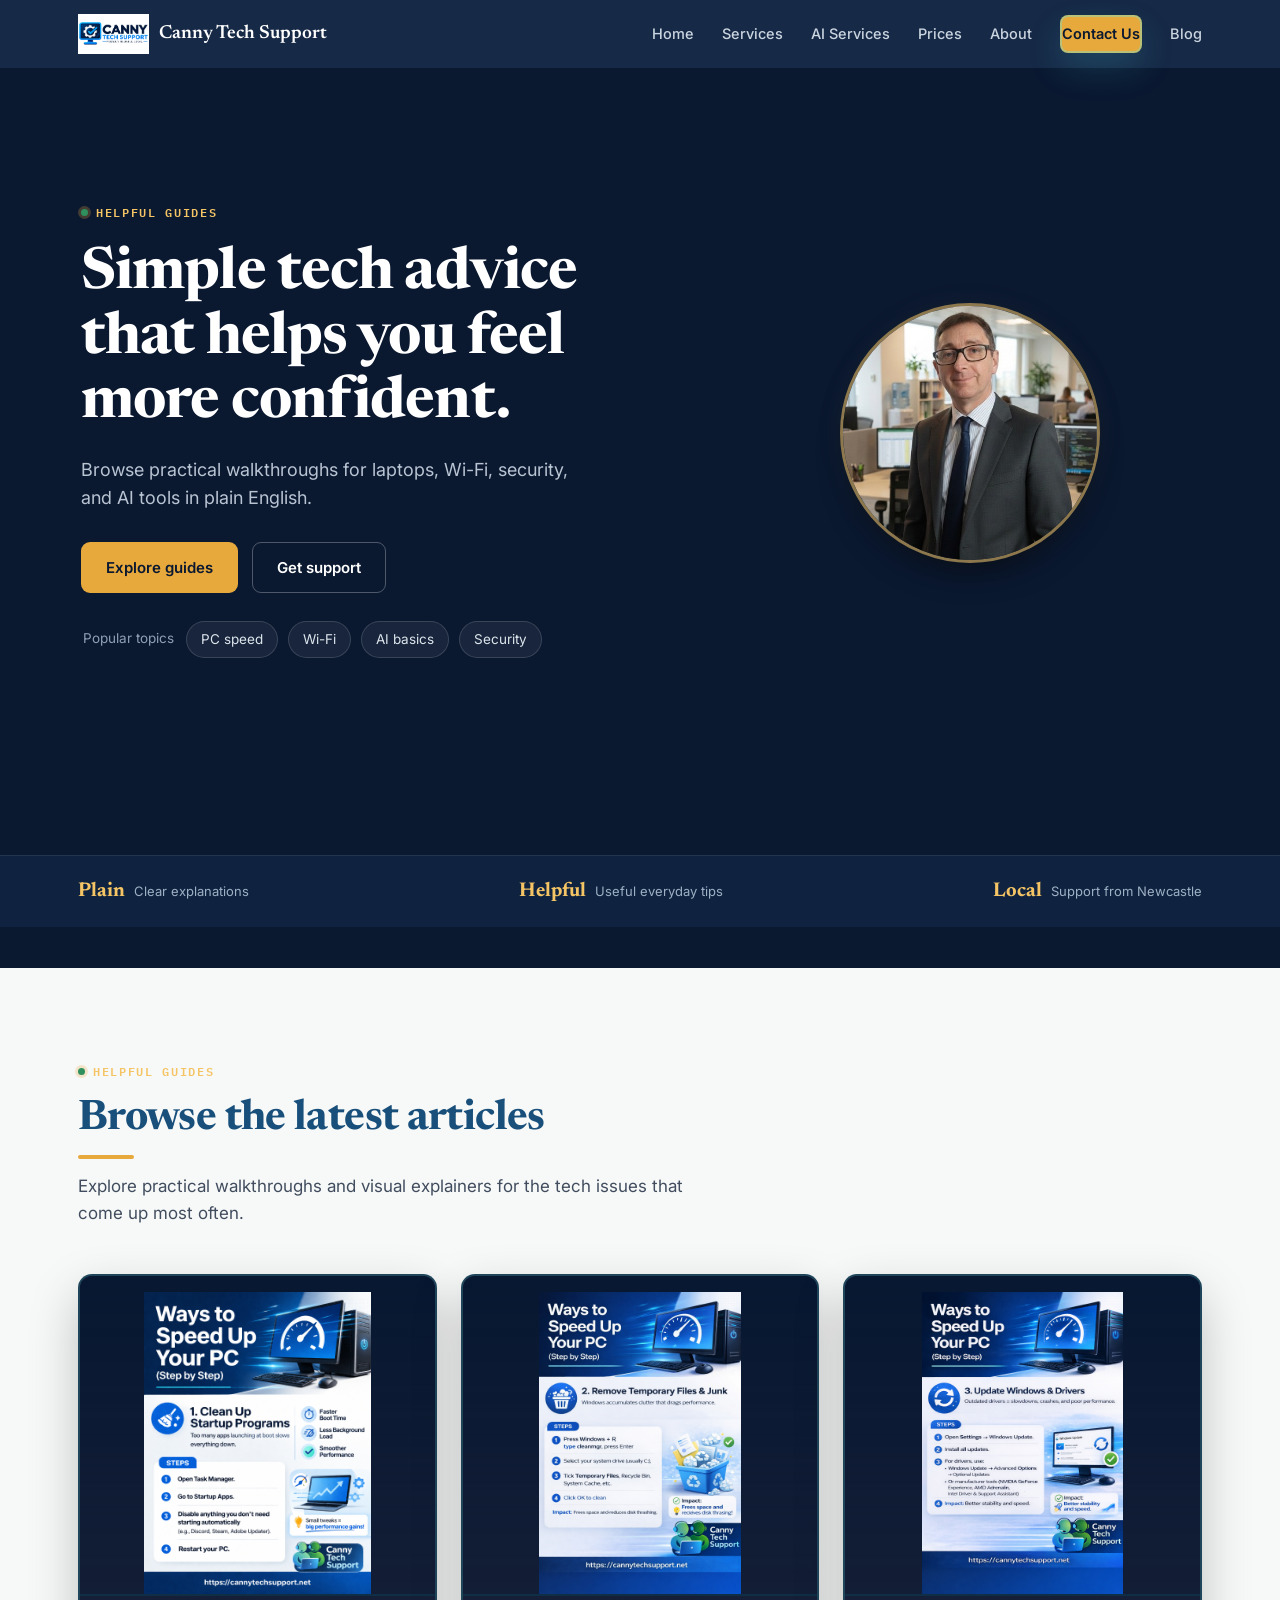
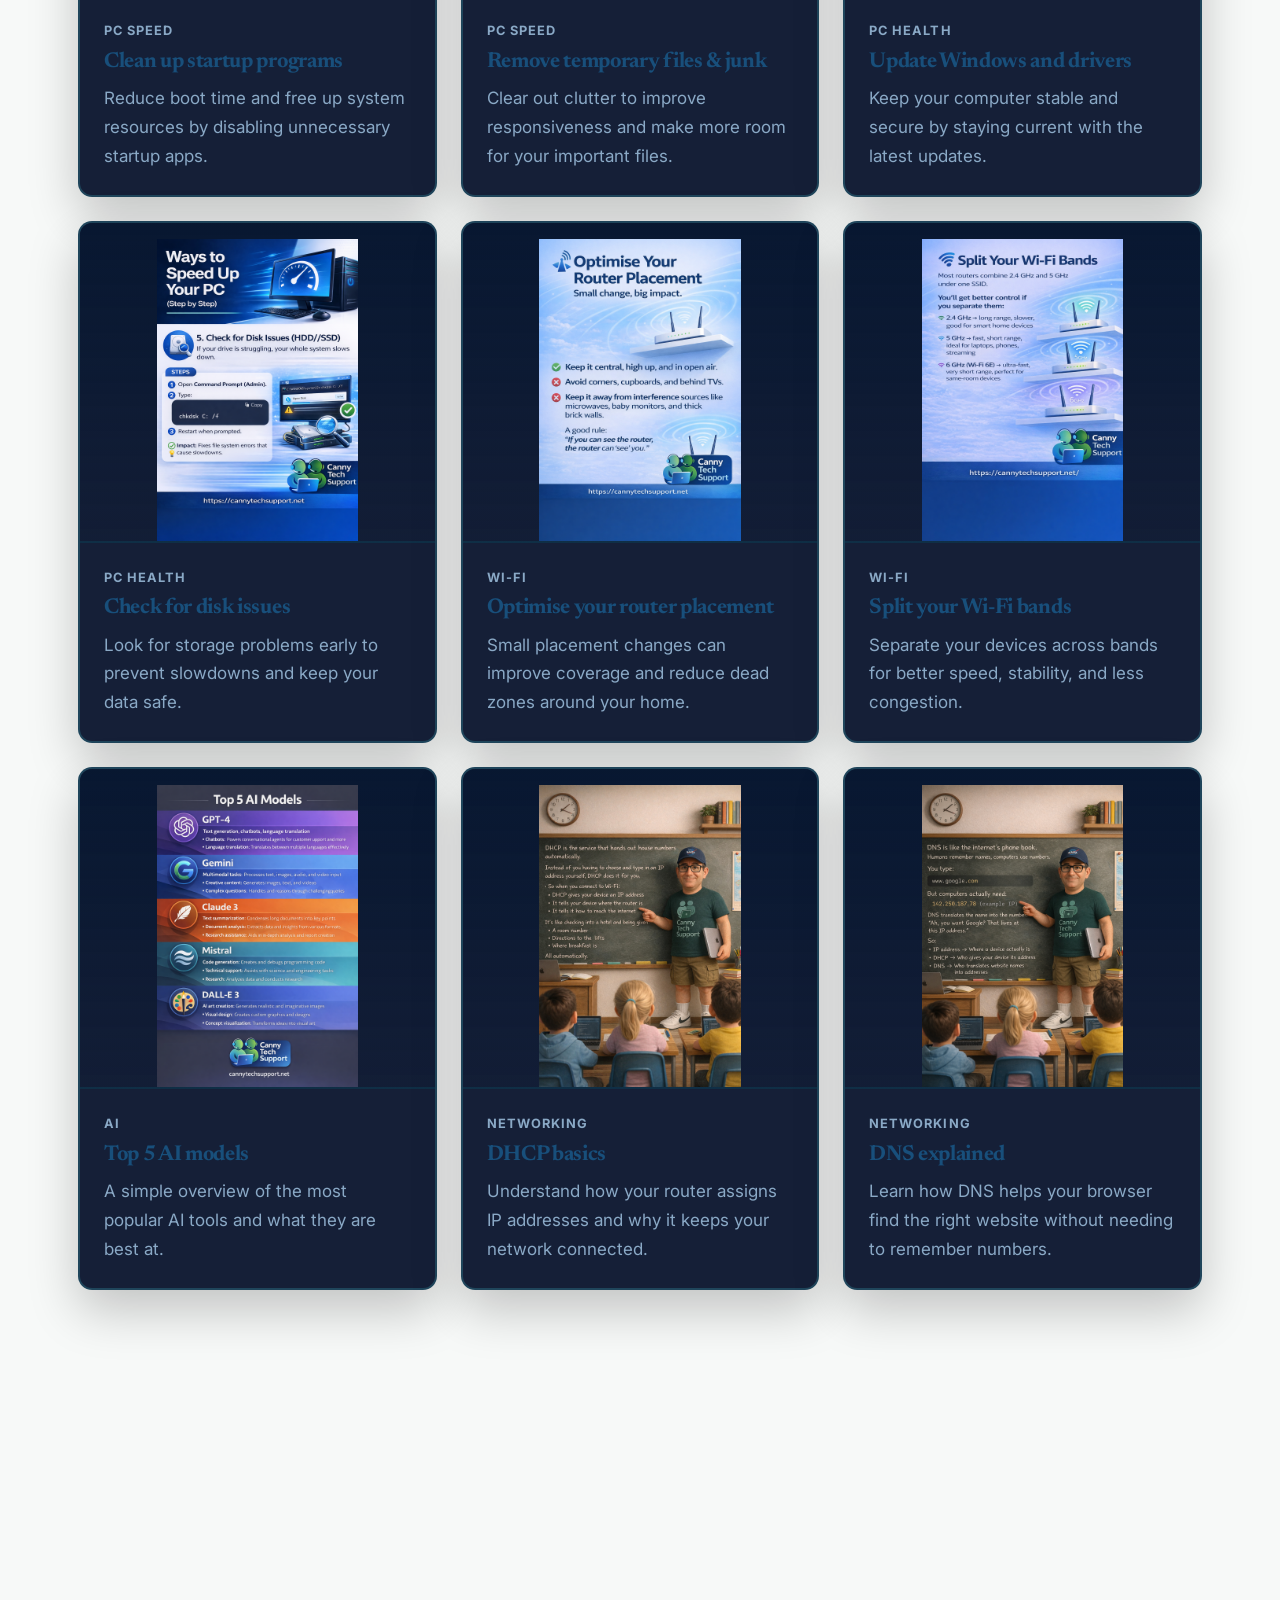
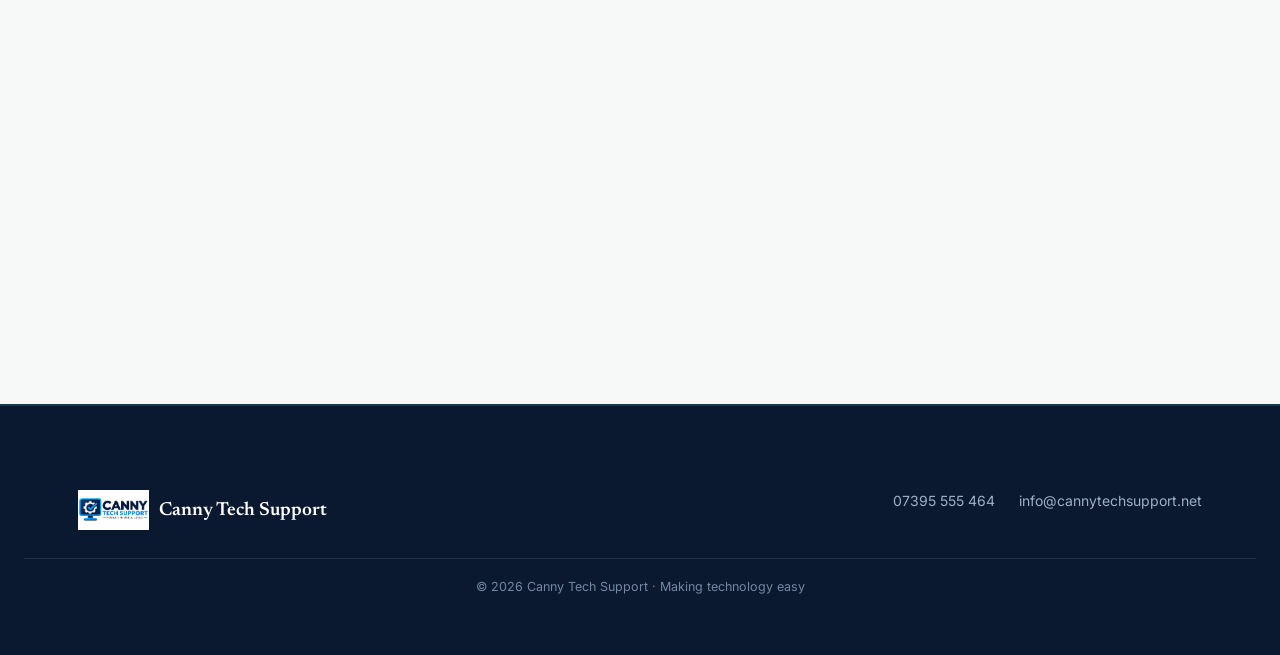
==== commit 40b7df7c: "Replace logo references: use img/canny-logo.png across site" ====
--- a/blog.html
+++ b/blog.html
@@ -21,7 +21,7 @@
   <header>
     <div class="nav-inner">
       <a href="index.html#home" class="logo" aria-label="Canny Tech Support home">
-        <img src="img/CTS_Logo.png" alt="Canny Tech Support logo">
+        <img src="img/Canny_Tech_Logo_SM (Small).JPG" alt="Canny Tech Support logo">
         <span>Canny Tech Support</span>
       </a>
       <nav class="links" aria-label="Main navigation">
@@ -208,7 +208,7 @@
   <footer>
     <div class="foot-inner">
       <a href="index.html#home" class="logo footer-logo">
-        <img src="img/CTS_Logo.png" alt="Canny Tech Support logo">
+        <img src="img/Canny_Tech_Logo_SM (Small).JPG" alt="Canny Tech Support logo">
         <span>Canny Tech Support</span>
       </a>
       <div class="foot-links">
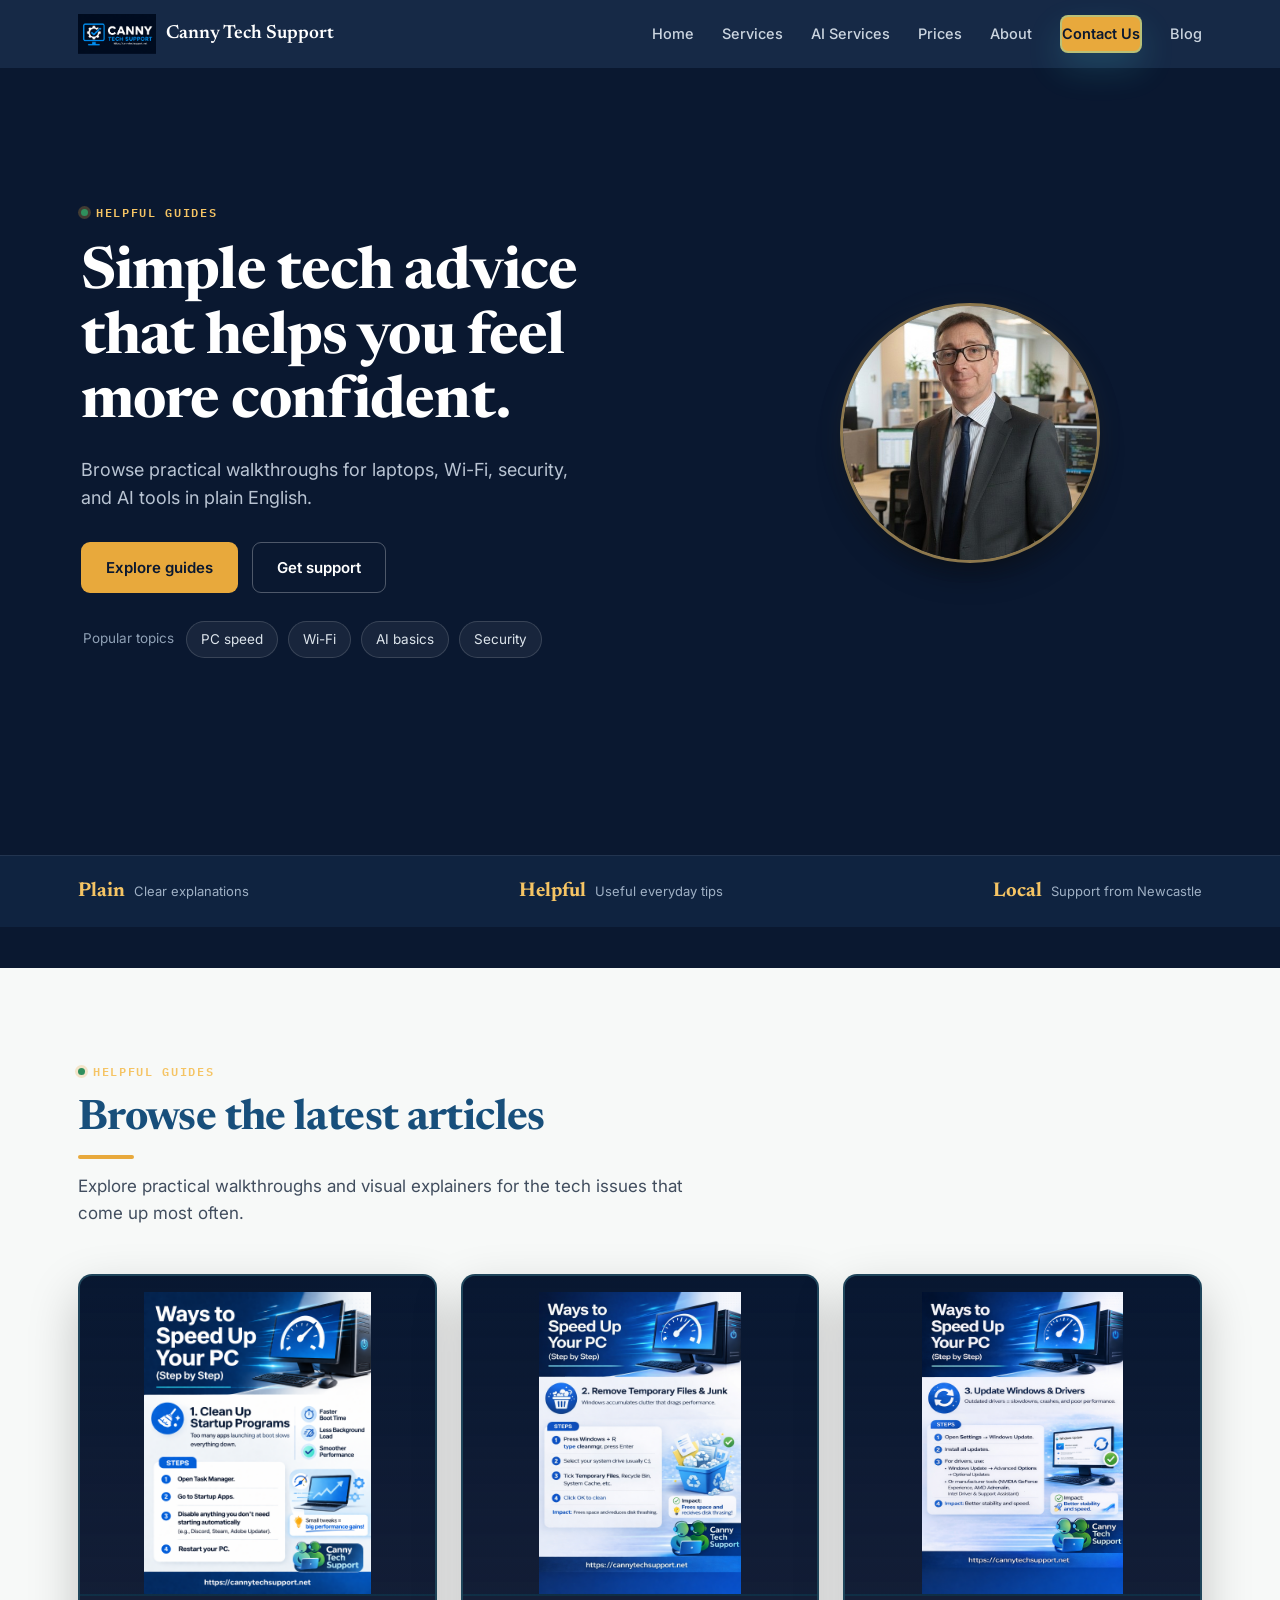
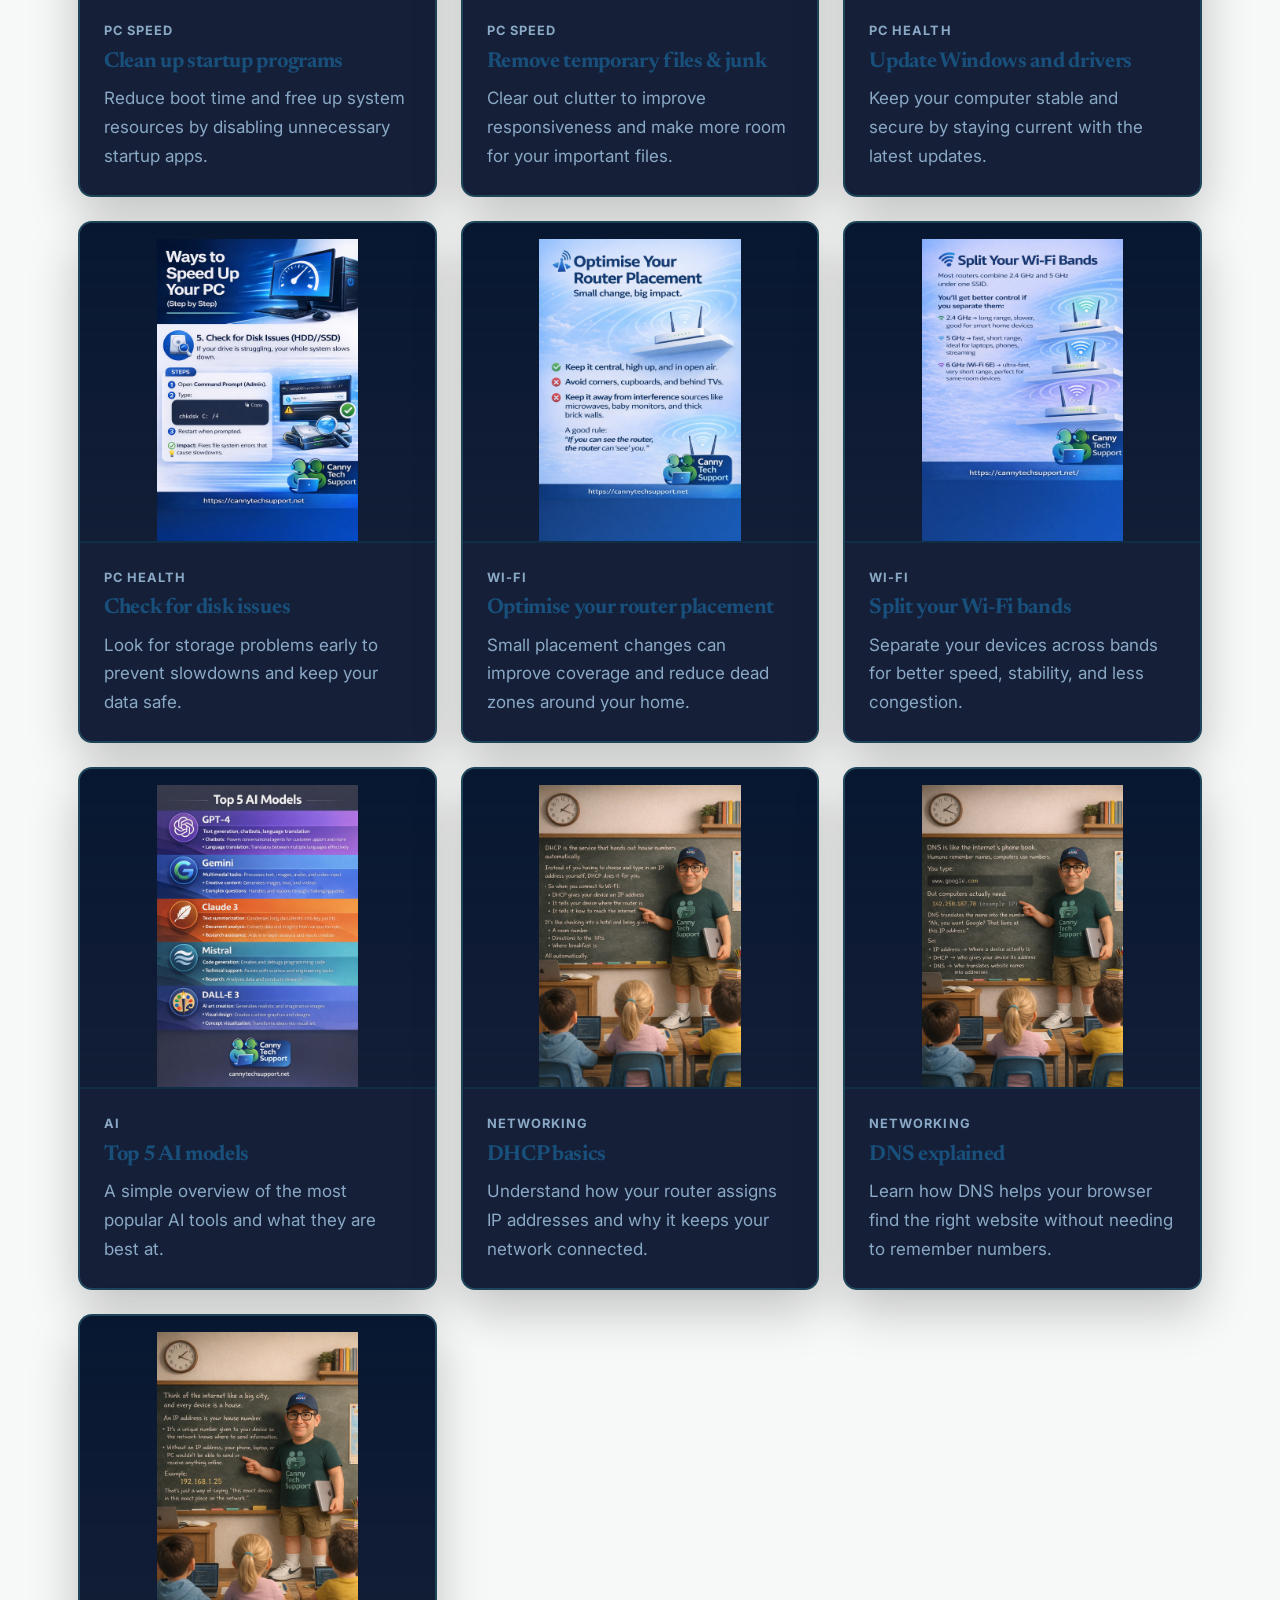
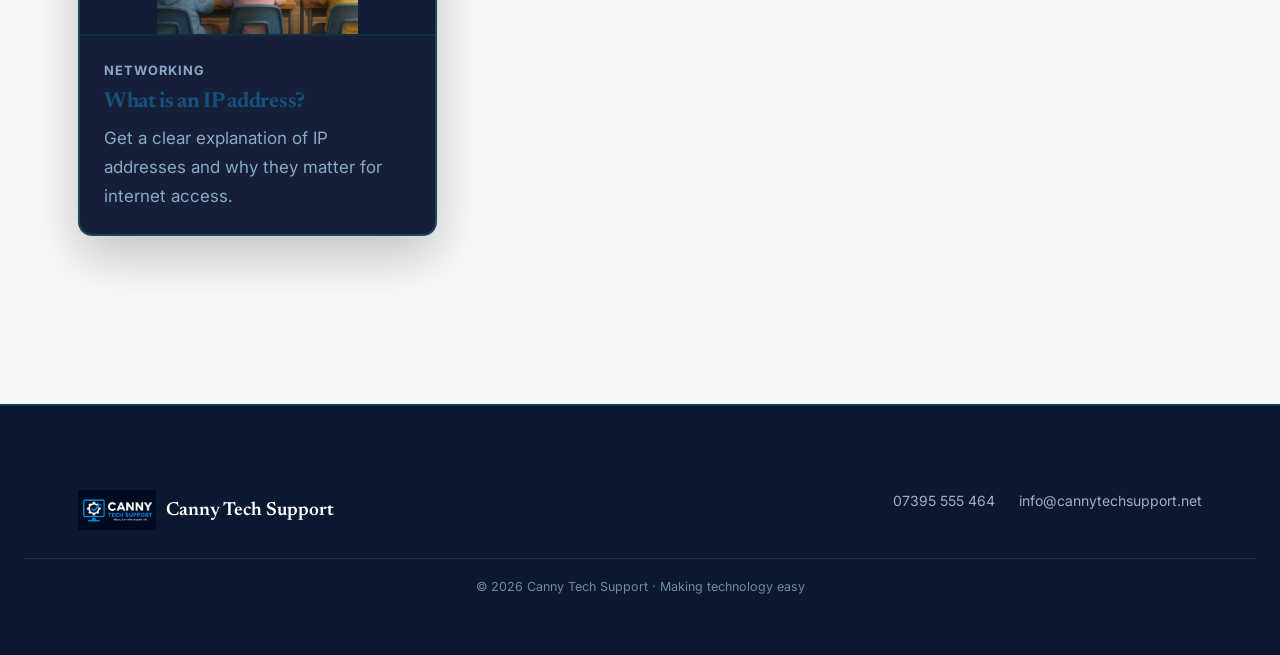
==== commit 9fe8d252: "Update site content and assets" ====
--- a/blog.html
+++ b/blog.html
@@ -21,7 +21,7 @@
   <header>
     <div class="nav-inner">
       <a href="index.html#home" class="logo" aria-label="Canny Tech Support home">
-        <img src="img/Canny_Tech_Logo_SM (Small).JPG" alt="Canny Tech Support logo">
+        <img src="img/CTS_Logo_N (Small).png" alt="Canny Tech Support logo">
         <span>Canny Tech Support</span>
       </a>
       <nav class="links" aria-label="Main navigation">
@@ -208,7 +208,7 @@
   <footer>
     <div class="foot-inner">
       <a href="index.html#home" class="logo footer-logo">
-        <img src="img/Canny_Tech_Logo_SM (Small).JPG" alt="Canny Tech Support logo">
+        <img src="img/CTS_Logo_N (Small).png" alt="Canny Tech Support logo">
         <span>Canny Tech Support</span>
       </a>
       <div class="foot-links">
